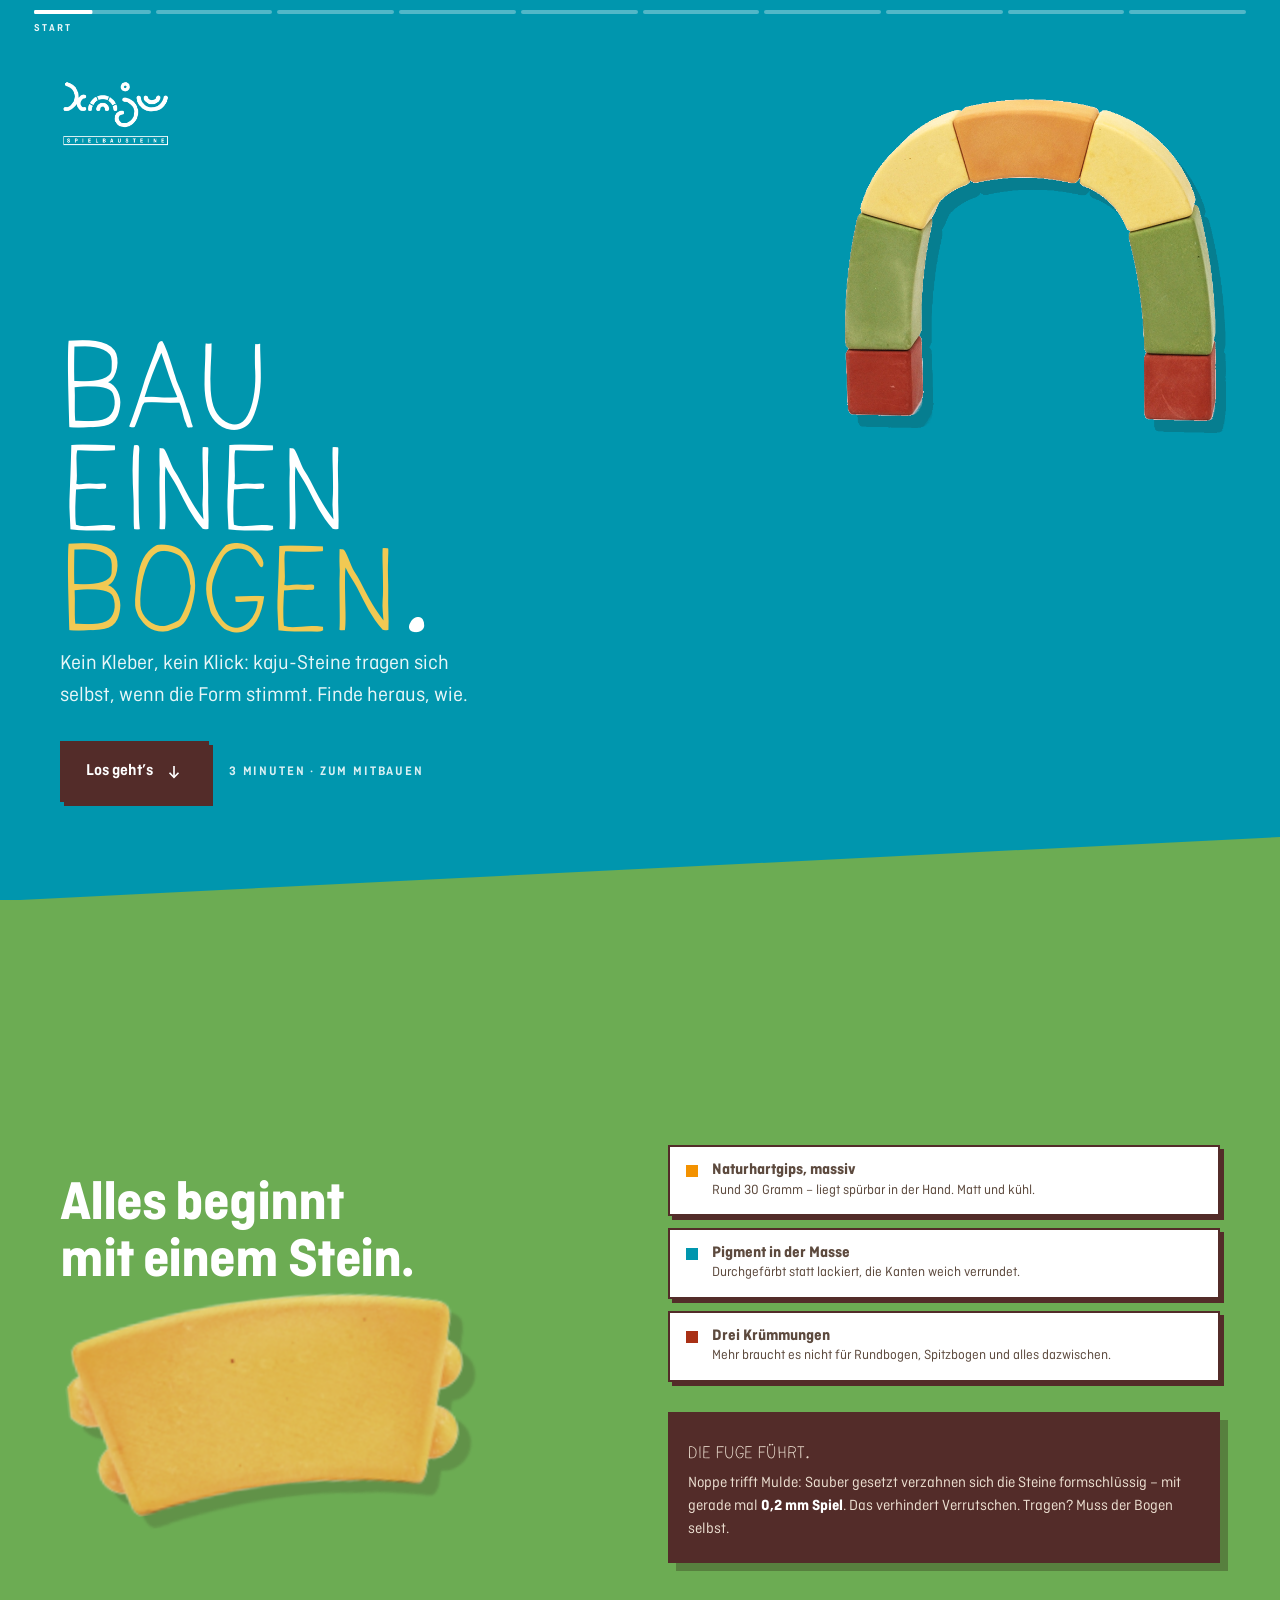
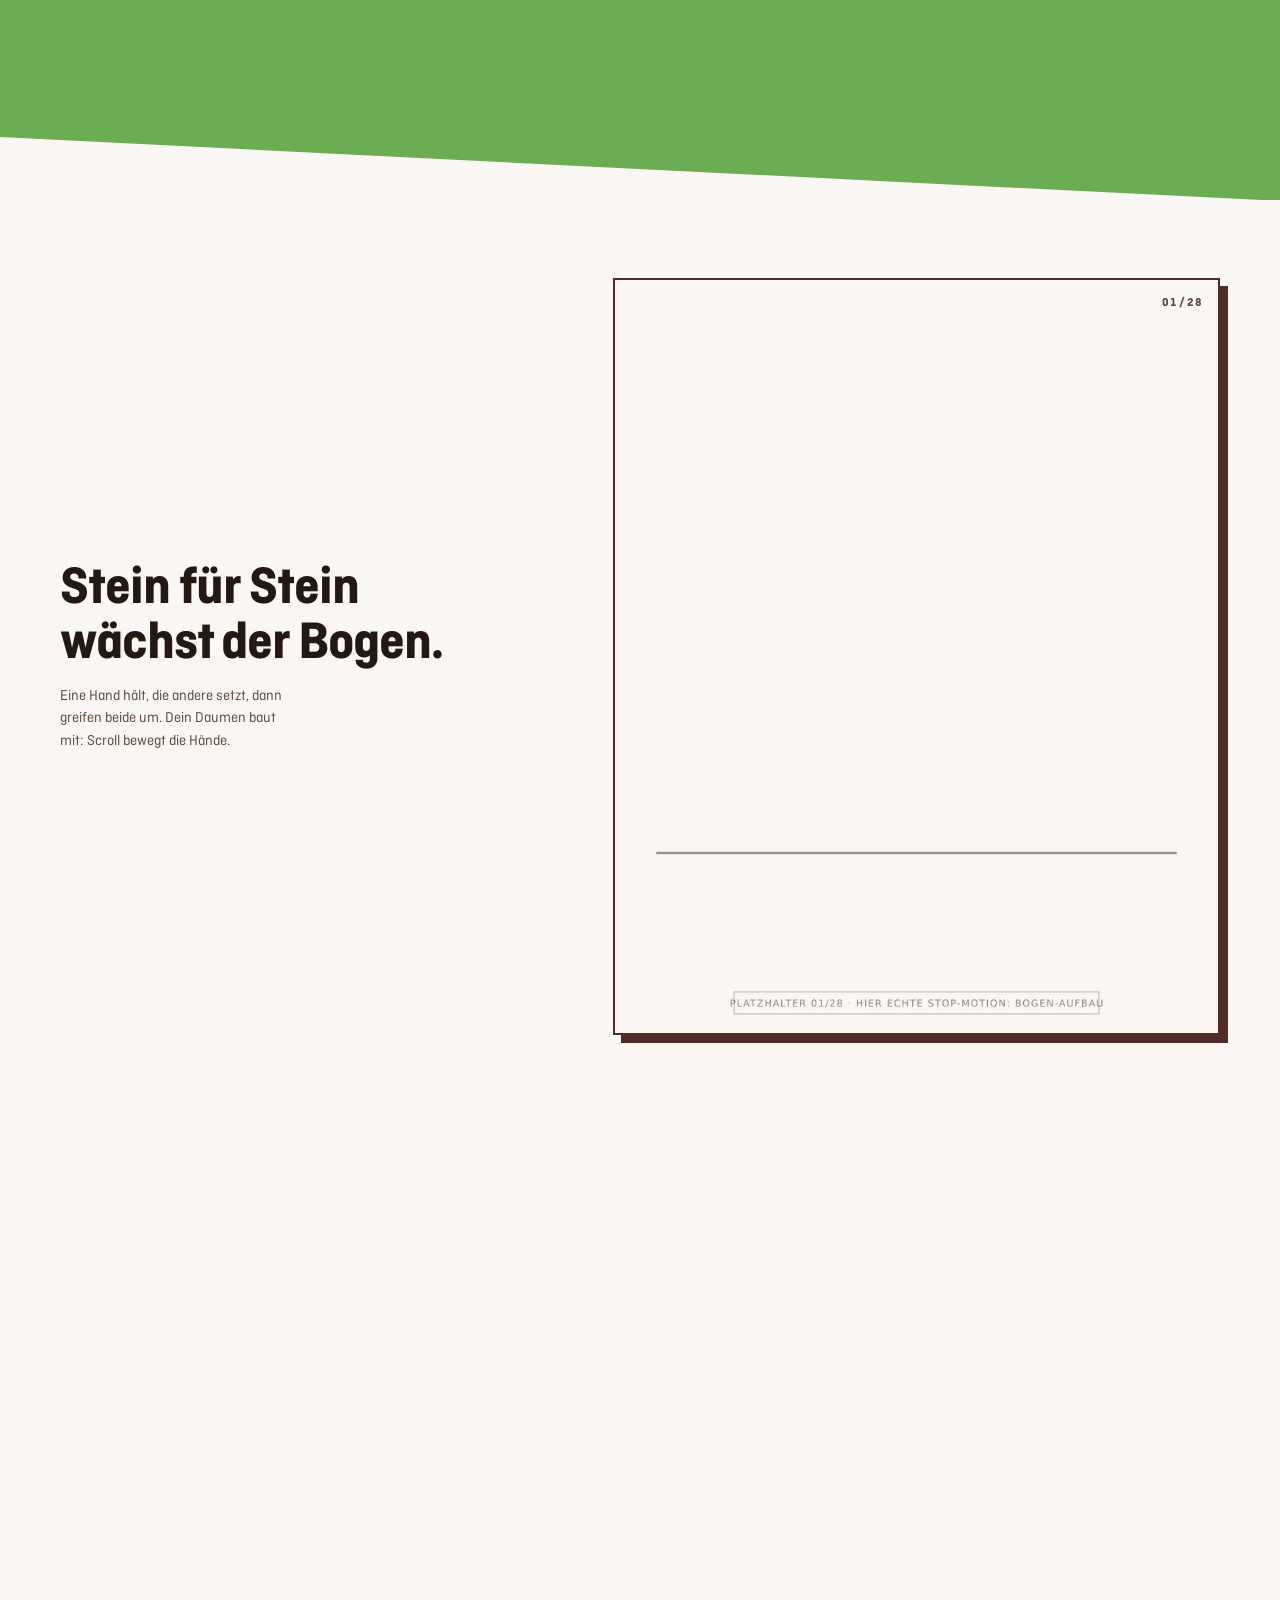
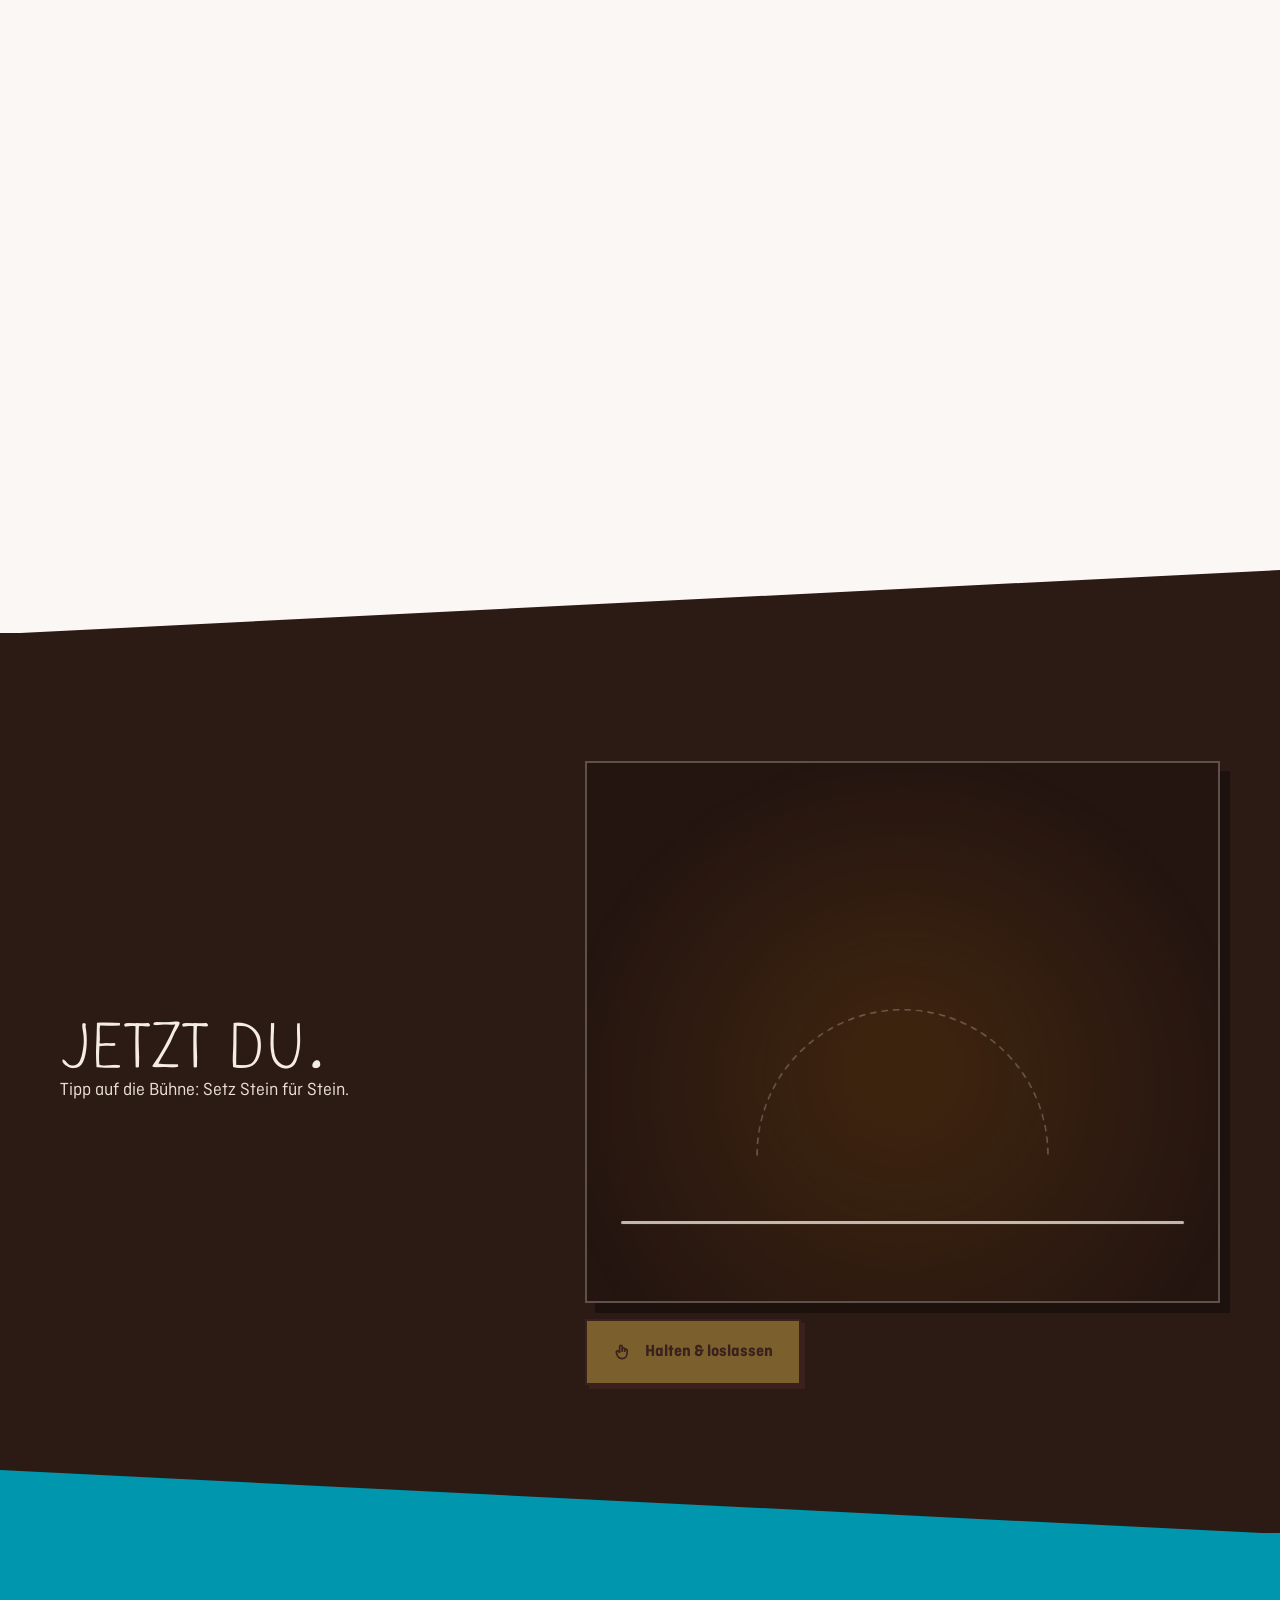
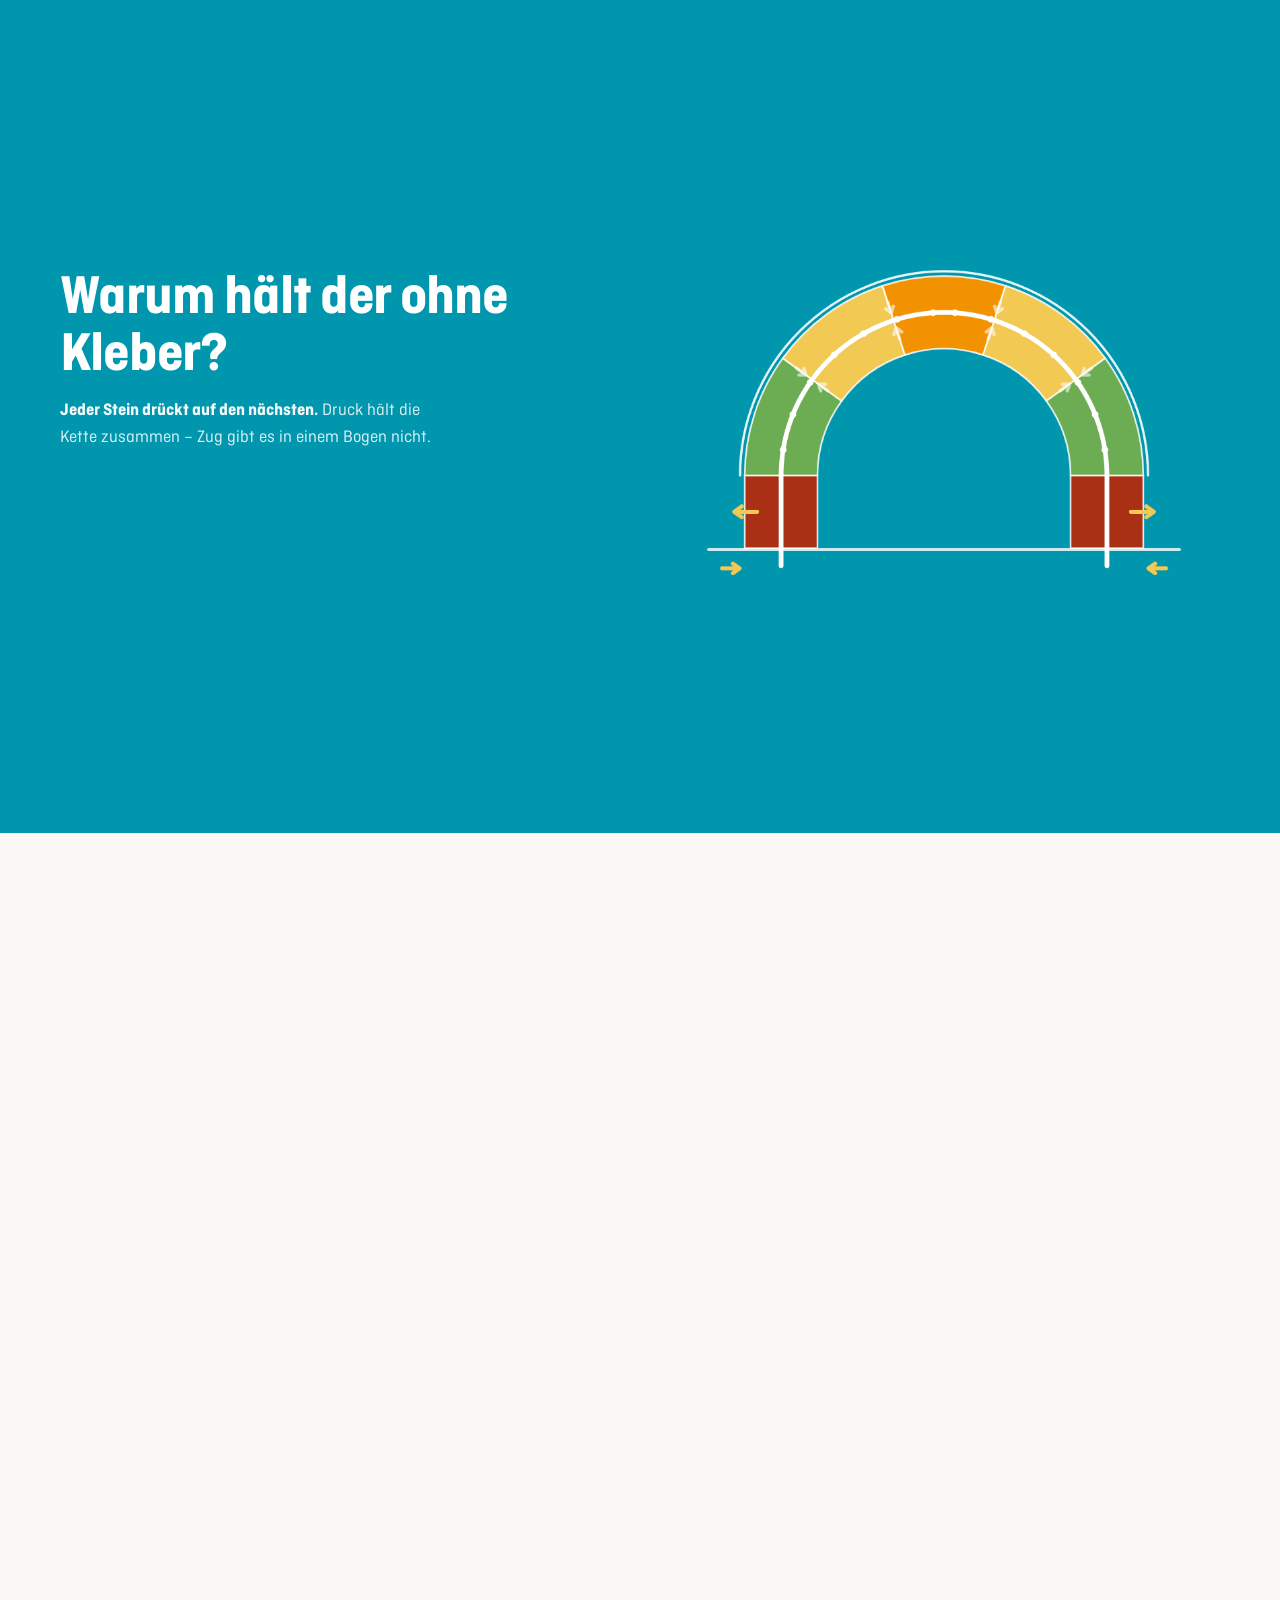
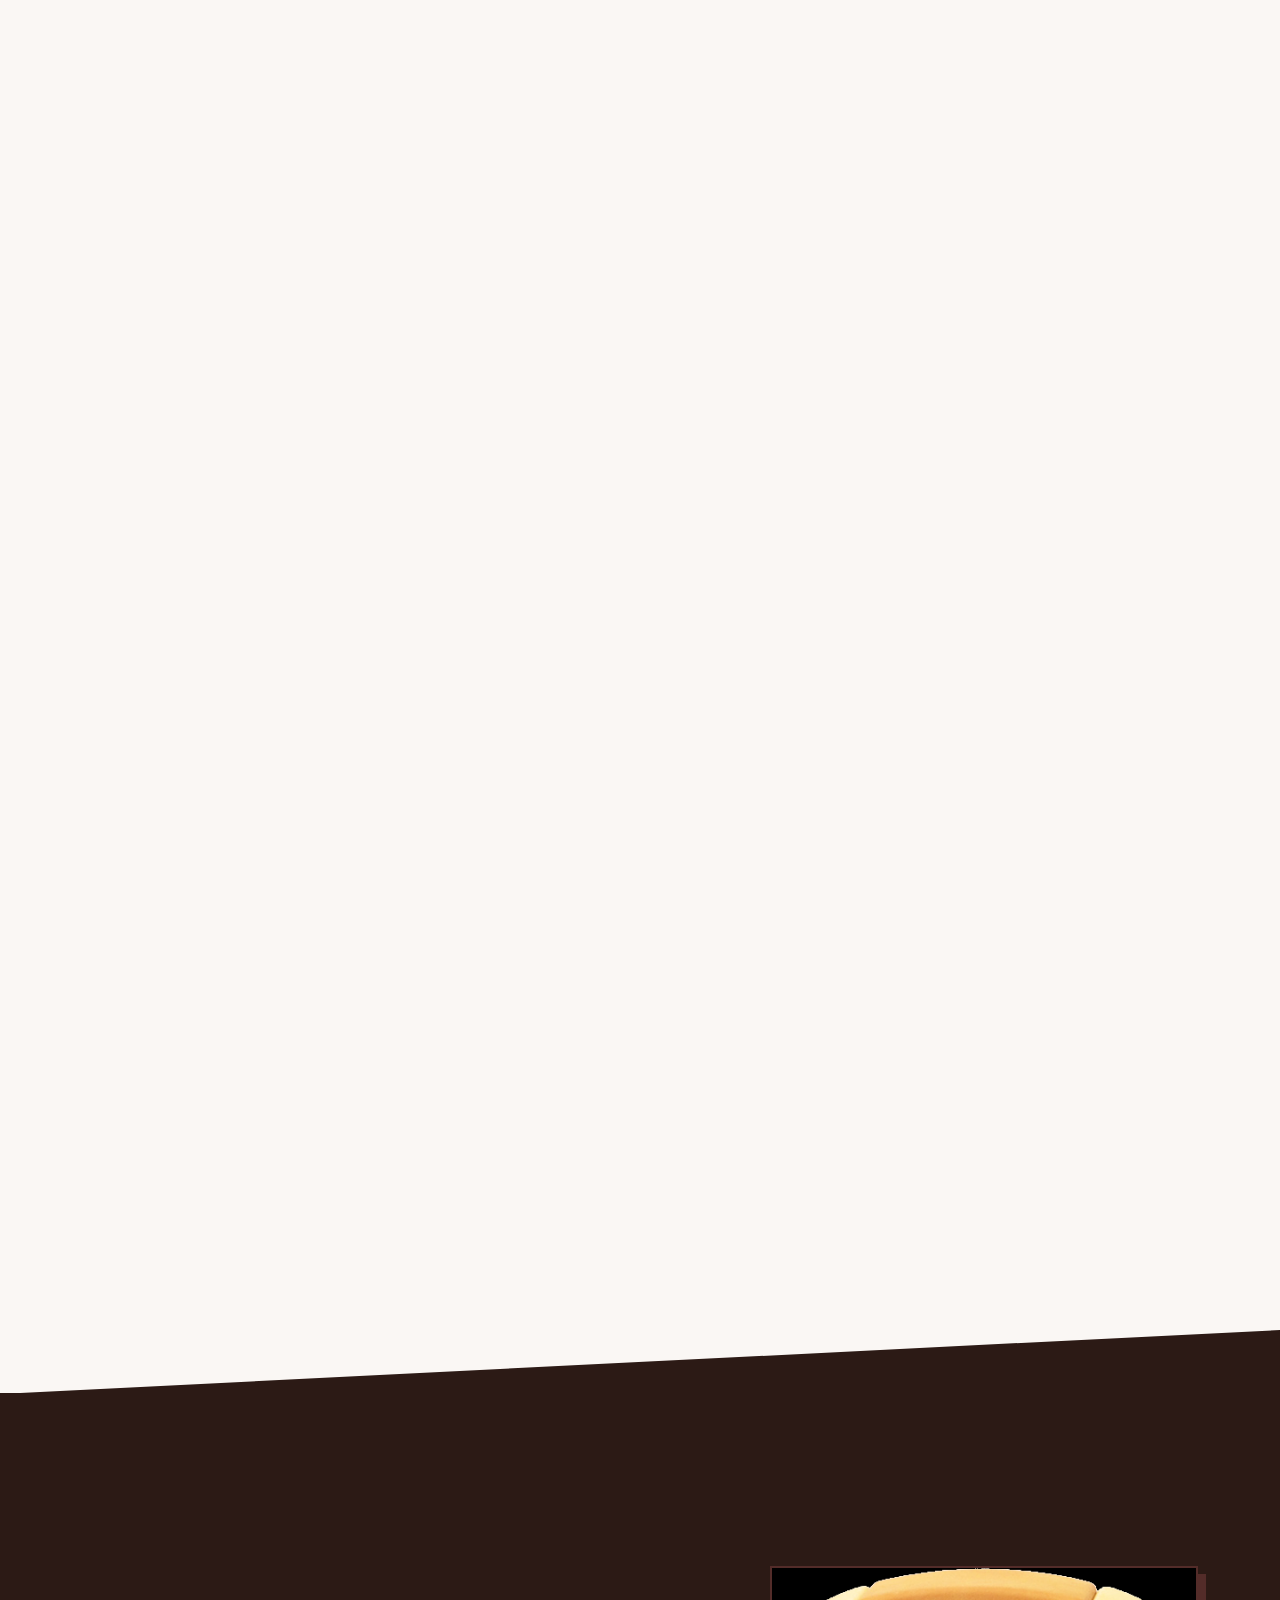
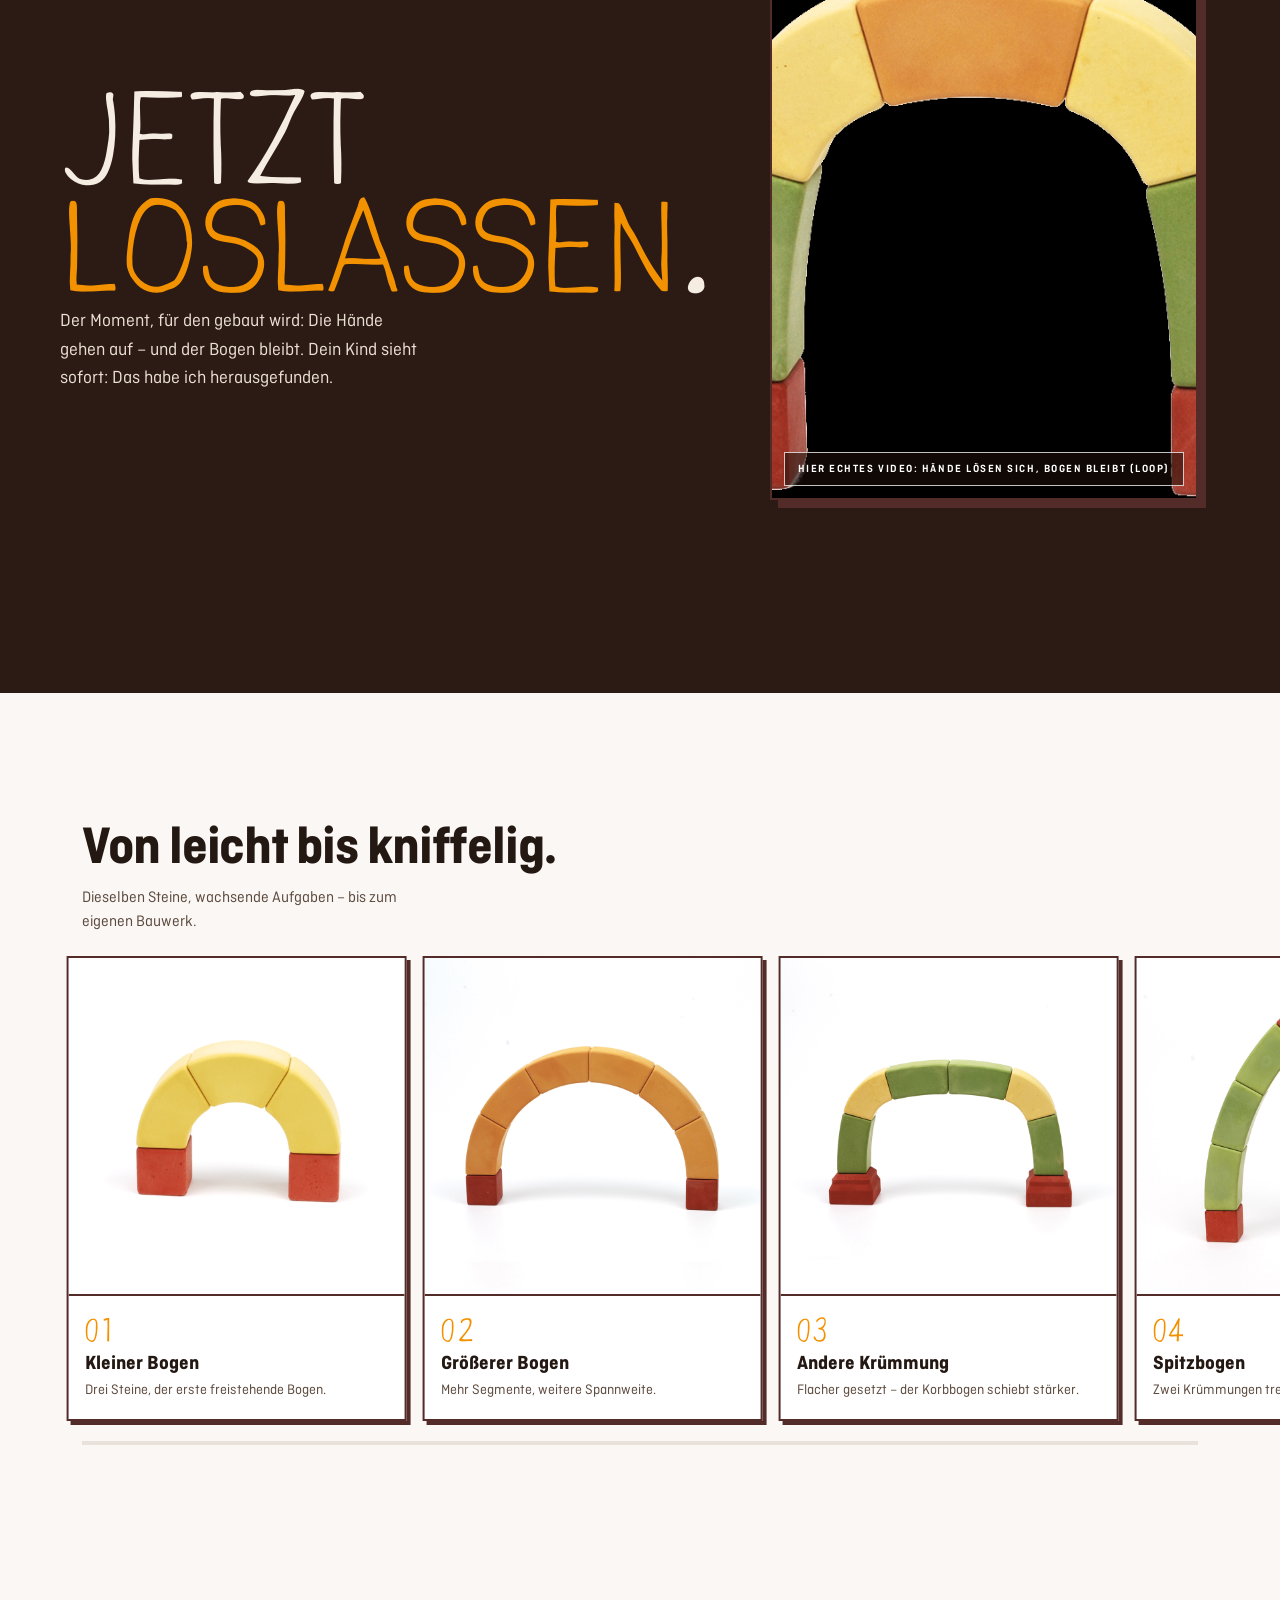
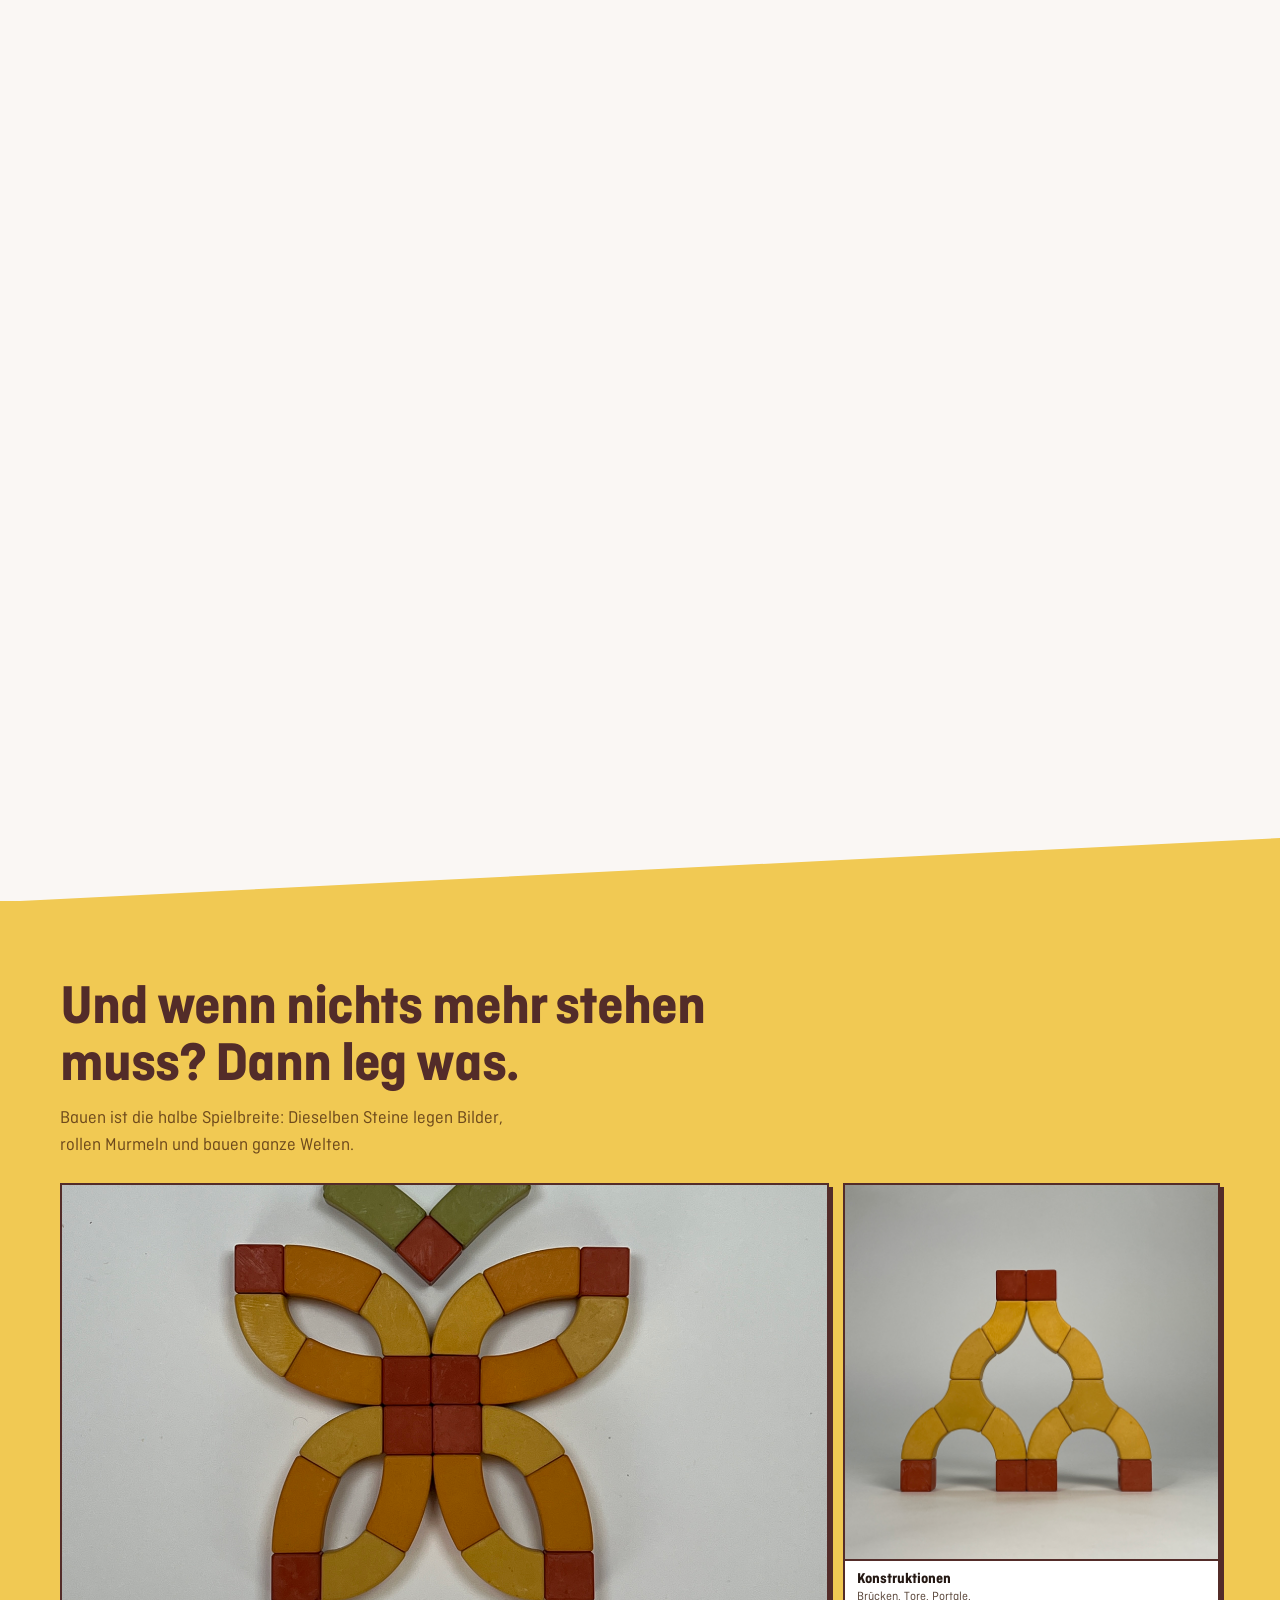
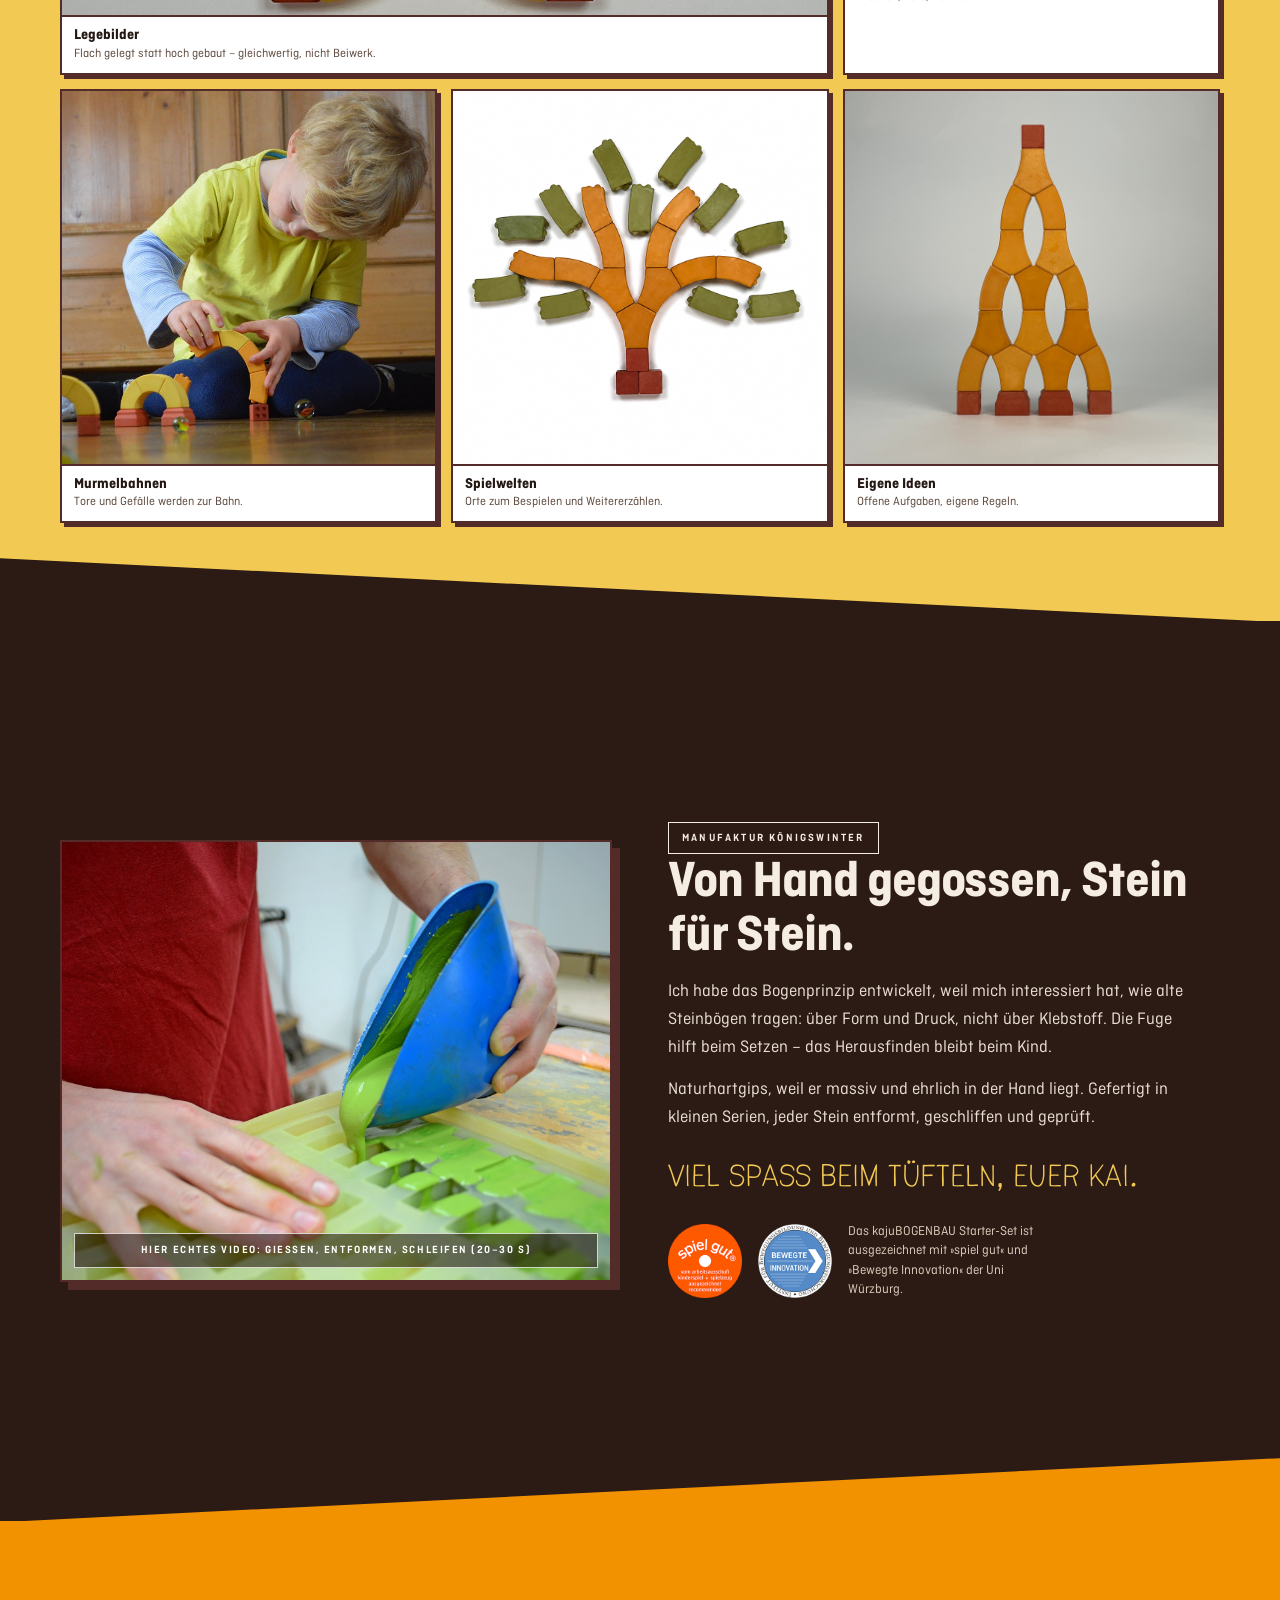
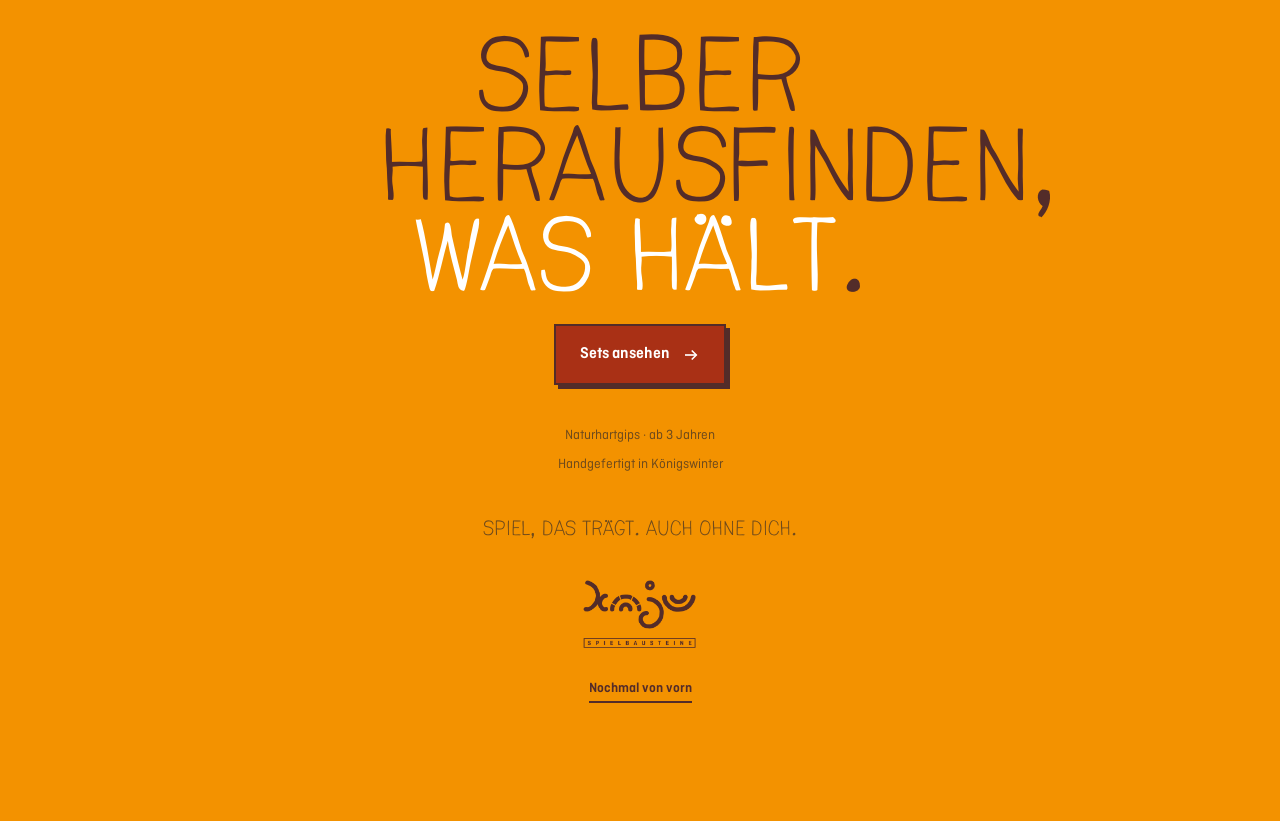
==== kaju-erlebnis-nacht/index.html @ fdac5e0a "feat: kaju-erlebnis-nacht immersive scroll prototype Mobile-first Erlebnis-Seite für kajuSPIELBAUSTE" ====
<!doctype html>
<html lang="de" class="no-js" data-bar="light">
<head>
<meta charset="utf-8">
<meta name="viewport" content="width=device-width, initial-scale=1, viewport-fit=cover">
<title>kaju · Bau einen Bogen</title>
<meta name="description" content="Erlebe das kaju-Bausystem: Wie aus einzelnen Naturhartgips-Steinen ein Bogen wird, der von allein trägt.">
<link rel="stylesheet" href="css/erlebnis.css">
</head>
<body>

<!-- STORY BAR · app chapter indicator -->
<nav class="storybar" aria-label="Kapitel">
  <div class="storybar__segs" id="segs"></div>
  <span class="storybar__label" id="seglabel">Start</span>
</nav>

<main id="app">

<!-- ============ CH 0 · COVER ============ -->
<section class="chapter cover ch--tuerkis" id="k0" data-bar="light" data-title="Start">
  <div class="chapter__inner">
    <img class="cover__logo blk" src="assets/kaju_logo_white.png" alt="kaju SPIELBAUSTEINE">
    <img class="cover__arch" id="cover-arch" src="assets/arch-clean.png" alt="Ein freistehender Bogen aus kaju-Steinen" aria-hidden="true">
    <h1 class="savu blk">Bau einen <span class="h1-hold">Bogen</span>.</h1>
    <p class="cover__sub blk">Kein Kleber, kein Klick: kaju-Steine tragen sich selbst, wenn die Form stimmt. Finde heraus, wie.</p>
    <div class="cover__cta blk">
      <a class="btn btn--braun" href="#k1" id="start-btn">Los geht&rsquo;s
        <svg viewBox="0 0 24 24"><line x1="12" y1="4" x2="12" y2="19"/><polyline points="6 13 12 19 18 13"/></svg>
      </a>
      <span class="cover__hint">3 Minuten &middot; zum Mitbauen</span>
    </div>
  </div>
</section>

<!-- ============ CH 1 · DER STEIN ============ -->
<section class="chapter stein ch--gruen cutl" id="k1" data-bar="light" data-title="Der Stein">
  <div class="chapter__inner stein__grid">
    <div>
      <div class="stein__head">
        <h2 class="blk">Alles beginnt mit einem Stein.</h2>
      </div>
      <div class="stein__stage">
        <img class="stein__img" id="stein-img" src="assets/stein-orange.png" alt="Ein einzelner kaju-Bogenbaustein aus orangem Naturhartgips, mit Noppen auf der Fugenfl&auml;che">
      </div>
    </div>
    <div>
      <div class="stein__facts">
        <div class="fact blk"><span class="fact__dot"></span><span><b>Naturhartgips, massiv</b><span>Rund 30 Gramm &ndash; liegt sp&uuml;rbar in der Hand. Matt und k&uuml;hl.</span></span></div>
        <div class="fact blk"><span class="fact__dot"></span><span><b>Pigment in der Masse</b><span>Durchgef&auml;rbt statt lackiert, die Kanten weich verrundet.</span></span></div>
        <div class="fact blk"><span class="fact__dot"></span><span><b>Drei Kr&uuml;mmungen</b><span>Mehr braucht es nicht f&uuml;r Rundbogen, Spitzbogen und alles dazwischen.</span></span></div>
      </div>
      <div class="fuge blk">
        <p class="fuge__title">Die Fuge f&uuml;hrt.</p>
        <p>Noppe trifft Mulde: Sauber gesetzt verzahnen sich die Steine formschl&uuml;ssig &ndash; mit gerade mal <span class="fuge__mm">0,2&nbsp;mm Spiel</span>. Das verhindert Verrutschen. Tragen? Muss der Bogen selbst.</p>
      </div>
    </div>
  </div>
</section>

<!-- ============ CH 2 · DAS WACHSEN · scroll-scrubbed stop motion ============ -->
<section class="chapter wachsen ch--papier cutr" id="k2" data-bar="dark" data-title="Das Wachsen">
  <div class="chapter__inner wachsen__pin">
    <div class="wachsen__grid">
      <div class="wachsen__head">
        <h2>Stein f&uuml;r Stein w&auml;chst der Bogen.</h2>
        <p class="wachsen__foot">Eine Hand h&auml;lt, die andere setzt, dann greifen beide um. Dein Daumen baut mit: Scroll bewegt die H&auml;nde.</p>
      </div>
      <div class="wachsen__frame">
        <canvas class="wachsen__canvas" id="wachsen-canvas" width="820" height="1024" aria-label="Stop-Motion: Ein Bogen w&auml;chst Stein f&uuml;r Stein"></canvas>
        <span class="wachsen__word savu" id="wachsen-word">Halten.</span>
        <span class="wachsen__count" id="wachsen-count">01/28</span>
      </div>
    </div>
  </div>
</section>

<!-- ============ CH 3 · DIE BAUPROBE · interactive ============ -->
<section class="chapter bauprobe ch--dunkel cutl" id="k3" data-bar="light" data-title="Die Bauprobe">
  <div class="chapter__inner bauprobe__grid">
    <div class="bauprobe__head">
      <h2 class="savu blk">Jetzt Du.</h2>
      <p class="bauprobe__task blk" id="bp-task">Tipp auf die B&uuml;hne: Setz Stein f&uuml;r Stein.</p>
    </div>
    <div>
      <div class="bauprobe__stage blk" id="bp-stage">
        <canvas class="bauprobe__canvas" id="bp-canvas" width="820" height="700" aria-label="Interaktive Bauprobe: Bogen setzen, ausrichten, loslassen"></canvas>
        <div class="bauprobe__verdict"><span id="bp-verdict">Tr&auml;gt.</span></div>
      </div>
      <div class="bauprobe__controls">
        <button class="holdbtn" id="bp-hold" disabled>
          <svg viewBox="0 0 24 24" width="20" height="20" fill="none" stroke="currentColor" stroke-width="2"><path d="M8 13V5.5a1.5 1.5 0 0 1 3 0V12m0-1.5v-2a1.5 1.5 0 0 1 3 0V12m0-1v-1a1.5 1.5 0 0 1 3 0v2.5c0 4.5-2.5 7.5-6 7.5-2.7 0-4.3-1.2-5.6-3.4L4 12.7a1.6 1.6 0 0 1 2.7-1.6L8 13"/></svg>
          <span id="bp-hold-label">Halten &amp; loslassen</span>
        </button>
        <button class="bauprobe__reset" id="bp-reset" hidden>Nochmal bauen</button>
      </div>
      <div class="bauprobe__tip" id="bp-tip"></div>
    </div>
  </div>
</section>

<!-- ============ CH 4 · DIE KRAFT · scrubbed force flow ============ -->
<section class="chapter kraft ch--tuerkis cutr" id="k4" data-bar="light" data-title="Die Kraft">
  <div class="chapter__inner kraft__grid">
    <div>
      <h2>Warum h&auml;lt der ohne Kleber?</h2>
      <p class="kraft__cap" id="kraft-cap"><b>Jeder Stein dr&uuml;ckt auf den n&auml;chsten.</b> Druck h&auml;lt die Kette zusammen &ndash; Zug gibt es in einem Bogen nicht.</p>
    </div>
    <div class="kraft__stage">
      <canvas class="kraft__canvas" id="kraft-canvas" width="820" height="760" aria-label="Kraftfluss durch den Bogen: Druck flie&szlig;t durch die Steine in den Boden"></canvas>
    </div>
  </div>
</section>

<!-- ============ CH 5 · LOSLASSEN · video moment ============ -->
<section class="chapter los ch--dunkel cutl" id="k5" data-bar="light" data-title="Loslassen">
  <div class="chapter__inner los__grid">
    <div>
      <h2>Jetzt <em>loslassen</em>.</h2>
      <p class="los__text">Der Moment, f&uuml;r den gebaut wird: Die H&auml;nde gehen auf &ndash; und der Bogen bleibt. Dein Kind sieht sofort: Das habe ich herausgefunden.</p>
    </div>
    <div class="los__media blk">
      <video id="los-video" playsinline muted loop preload="none" poster="assets/arch-clean.png">
        <!-- PLATZHALTER · Slot V1: Loop "Hände lösen sich, Bogen bleibt stehen", 6-10 s, 4:5, s. PLATZHALTER.md -->
      </video>
      <span class="los__ph">Hier echtes Video: H&auml;nde l&ouml;sen sich, Bogen bleibt (Loop)</span>
    </div>
  </div>
</section>

<!-- ============ CH 6 · WACHSENDES KÖNNEN · horizontal scrub ============ -->
<section class="chapter koennen ch--papier cutr" id="k6" data-bar="dark" data-title="Das K&ouml;nnen">
  <div class="koennen__head">
    <h2>Von leicht bis kniffelig.</h2>
    <p class="koennen__sub">Dieselben Steine, wachsende Aufgaben &ndash; bis zum eigenen Bauwerk.</p>
  </div>
  <div class="koennen__viewport" id="koennen-viewport">
    <div class="koennen__track" id="koennen-track">
      <article class="stufe"><div class="stufe__media"><img src="assets/bauplaner-mini-rundbogen-3-gelbe.jpg" alt="Stufe 1: kleiner Bogen aus drei Steinen"></div><div class="stufe__body"><span class="stufe__num savu">01</span><h3 class="stufe__name">Kleiner Bogen</h3><p class="stufe__desc">Drei Steine, der erste freistehende Bogen.</p></div></article>
      <article class="stufe"><div class="stufe__media"><img src="assets/bauplaner-rundbogen-6o.jpg" alt="Stufe 2: gr&ouml;&szlig;erer Rundbogen"></div><div class="stufe__body"><span class="stufe__num savu">02</span><h3 class="stufe__name">Gr&ouml;&szlig;erer Bogen</h3><p class="stufe__desc">Mehr Segmente, weitere Spannweite.</p></div></article>
      <article class="stufe"><div class="stufe__media"><img src="assets/bauplaner-korbbogen.jpg" alt="Stufe 3: Korbbogen mit flacher Kr&uuml;mmung"></div><div class="stufe__body"><span class="stufe__num savu">03</span><h3 class="stufe__name">Andere Kr&uuml;mmung</h3><p class="stufe__desc">Flacher gesetzt &ndash; der Korbbogen schiebt st&auml;rker.</p></div></article>
      <article class="stufe"><div class="stufe__media"><img src="assets/bauplaner-spitzbogenv3.jpg" alt="Stufe 4: Spitzbogen"></div><div class="stufe__body"><span class="stufe__num savu">04</span><h3 class="stufe__name">Spitzbogen</h3><p class="stufe__desc">Zwei Kr&uuml;mmungen treffen sich oben.</p></div></article>
      <article class="stufe"><div class="stufe__media"><img src="assets/bauplaner-doppelbogen.jpg" alt="Stufe 5: Doppelbogen als Arkade"></div><div class="stufe__body"><span class="stufe__num savu">05</span><h3 class="stufe__name">Doppelbogen</h3><p class="stufe__desc">B&ouml;gen reihen sich zur Arkade.</p></div></article>
      <article class="stufe stufe--last"><div class="stufe__media"><img src="assets/bauplaner-kreisportal-mit-stabilisierung.jpg" alt="Stufe 6: freie Konstruktion mit Kreisportal"></div><div class="stufe__body"><span class="stufe__num savu">06</span><h3 class="stufe__name">Freie Konstruktion</h3><p class="stufe__desc">Aus B&ouml;gen wird ein eigenes Bauwerk.</p></div></article>
    </div>
  </div>
  <div class="koennen__progress" aria-hidden="true"><i id="koennen-bar"></i></div>
</section>

<!-- ============ CH 7 · DIE BAUWELT ============ -->
<section class="chapter welt ch--gelb cutl" id="k7" data-bar="dark" data-title="Die Bauwelt">
  <div class="chapter__inner">
    <h2 class="blk">Und wenn nichts mehr stehen muss? Dann leg was.</h2>
    <p class="welt__sub blk">Bauen ist die halbe Spielbreite: Dieselben Steine legen Bilder, rollen Murmeln und bauen ganze Welten.</p>
    <div class="welt__grid">
      <figure class="welt__tile welt__tile--wide blk">
        <img src="assets/bauplaner-schmetterling.jpg" alt="Legebild: Schmetterling aus flach gelegten kaju-Steinen">
        <figcaption>Legebilder<small>Flach gelegt statt hoch gebaut &ndash; gleichwertig, nicht Beiwerk.</small></figcaption>
      </figure>
      <figure class="welt__tile blk">
        <img src="assets/bauplaner-bruecke.jpg" alt="Konstruktion: Br&uuml;cke aus kaju-B&ouml;gen">
        <figcaption>Konstruktionen<small>Br&uuml;cken, Tore, Portale.</small></figcaption>
      </figure>
      <figure class="welt__tile blk">
        <img src="assets/V5-HERO-103_kind-baut-konzentriert.jpg" alt="Kind spielt mit Murmeln an kaju-B&ouml;gen">
        <figcaption>Murmelbahnen<small>Tore und Gef&auml;lle werden zur Bahn.</small></figcaption>
      </figure>
      <figure class="welt__tile blk">
        <img src="assets/bauplaner-baum.jpg" alt="Spielwelt: Baum aus kaju-Steinen">
        <figcaption>Spielwelten<small>Orte zum Bespielen und Weitererz&auml;hlen.</small></figcaption>
      </figure>
      <figure class="welt__tile blk">
        <img src="assets/bauplaner-rakete.jpg" alt="Spielidee: Rakete aus kaju-Steinen">
        <figcaption>Eigene Ideen<small>Offene Aufgaben, eigene Regeln.</small></figcaption>
      </figure>
    </div>
  </div>
</section>

<!-- ============ CH 8 · DIE WERKSTATT ============ -->
<section class="chapter werkstatt ch--dunkel cutr" id="k8" data-bar="light" data-title="Die Werkstatt">
  <div class="chapter__inner werkstatt__grid">
    <div class="werkstatt__media blk">
      <img src="assets/V5-HER-101_gips-in-formen-giessen.jpg" alt="Gr&uuml;ner Naturhartgips wird von Hand in Silikonformen gegossen">
      <span class="los__ph">Hier echtes Video: Gie&szlig;en, Entformen, Schleifen (20&ndash;30 s)</span>
    </div>
    <div>
      <span class="kicker blk">Manufaktur K&ouml;nigswinter</span>
      <h2 class="blk">Von Hand gegossen, Stein f&uuml;r Stein.</h2>
      <p class="blk">Ich habe das Bogenprinzip entwickelt, weil mich interessiert hat, wie alte Steinb&ouml;gen tragen: &uuml;ber Form und Druck, nicht &uuml;ber Klebstoff. Die Fuge hilft beim Setzen &ndash; das Herausfinden bleibt beim Kind.</p>
      <p class="blk">Naturhartgips, weil er massiv und ehrlich in der Hand liegt. Gefertigt in kleinen Serien, jeder Stein entformt, geschliffen und gepr&uuml;ft.</p>
      <p class="werkstatt__sig blk">Viel Spass beim T&uuml;fteln, euer Kai.</p>
      <div class="werkstatt__seals blk">
        <img src="assets/spiel_gut_siegel_200.png" alt="Siegel: spiel gut">
        <img src="assets/bewegte_innovation_siegel_trasparent_200.png" alt="Siegel: Bewegte Innovation der Universit&auml;t W&uuml;rzburg">
        <p>Das kajuBOGENBAU Starter-Set ist ausgezeichnet mit &raquo;spiel gut&laquo; und &raquo;Bewegte Innovation&laquo; der Uni W&uuml;rzburg.</p>
      </div>
    </div>
  </div>
</section>

<!-- ============ CH 9 · FINALE ============ -->
<section class="chapter finale ch--orange cutl" id="k9" data-bar="dark" data-title="Dein Bogen">
  <div class="chapter__inner">
    <h2 class="blk">Selber herausfinden, <em>was h&auml;lt</em>.</h2>
    <div class="finale__cta blk">
      <a class="btn" href="https://www.kaju-spielbausteine.de" target="_blank" rel="noopener">Sets ansehen
        <svg viewBox="0 0 24 24"><line x1="4" y1="12" x2="19" y2="12"/><polyline points="13 6 19 12 13 18"/></svg>
      </a>
    </div>
    <div class="finale__trust blk">
      <span>Naturhartgips &middot; ab 3 Jahren</span>
      <span>Handgefertigt in K&ouml;nigswinter</span>
    </div>
    <p class="finale__tag blk">Spiel, das tr&auml;gt. Auch ohne dich.</p>
    <img class="finale__logo blk" src="assets/kaju_logo_braun.png" alt="kaju SPIELBAUSTEINE">
    <button class="finale__again blk" id="again-btn">Nochmal von vorn</button>
  </div>
</section>

</main>

<script src="vendor/gsap.min.js"></script>
<script src="vendor/ScrollTrigger.min.js"></script>
<script src="js/sequencer.js"></script>
<script src="js/bauprobe.js"></script>
<script src="js/kraft.js"></script>
<script src="js/erlebnis.js"></script>
</body>
</html>
---- kaju-erlebnis-nacht/css/erlebnis.css ----
/* ==========================================================================
   kaju ERLEBNIS · immersive mobile-first chapter experience
   Print-DNA: pigment fields, Savu caps display, 2px brown frames,
   hard block shadows (4px 4px 0), diagonal cuts between chapters.
   ========================================================================== */

/* ---------- fonts ---------- */
@font-face{font-family:"Savu";src:url("../assets/Savu_c.woff2") format("woff2");font-weight:400;font-display:swap}
@font-face{font-family:"Ciutadella";src:url("../assets/Ciutadella_reg.woff2") format("woff2");font-weight:400;font-display:swap}
@font-face{font-family:"Ciutadella";src:url("../assets/Ciutadella_semi_bold.woff2") format("woff2");font-weight:600;font-display:swap}
@font-face{font-family:"Ciutadella";src:url("../assets/Ciutadella_bold.woff2") format("woff2");font-weight:700;font-display:swap}

/* ---------- tokens ---------- */
:root{
  --tuerkis:#0096ae; --tuerkis-deep:#007e93;
  --rot:#a93015; --rot-deep:#8f2812;
  --orange:#f39200; --orange-deep:#d97f00;
  --gelb:#f1c953; --gelb-deep:#e3b83a;
  --gruen:#6cac53; --gruen-deep:#5b9a44;
  --braun:#532c29;
  --dunkel:#2c1a15;            /* stage dark, warm */
  --papier:#faf7f4;
  --tinte:#241813;
  --ink-soft:#5d4a3e;

  --savu:"Savu",system-ui,sans-serif;
  --body:"Ciutadella",system-ui,sans-serif;

  --shadow-block:4px 4px 0 var(--braun);
  --shadow-block-lg:8px 8px 0 var(--braun);
  --frame:2px solid var(--braun);

  --ease-block:cubic-bezier(.34,1.56,.64,1);   /* overshoot: block drops in */
  --ease-smooth:cubic-bezier(.2,.7,.2,1);

  --cut:clamp(30px,8vw,64px);                  /* diagonal chapter cut */
  --bar-h:52px;                                /* story bar zone */
  --gutter:clamp(20px,5.5vw,34px);
}

/* ---------- reset / base ---------- */
*{box-sizing:border-box;margin:0;padding:0}
html{-webkit-text-size-adjust:100%;scroll-behavior:smooth}
body{
  font-family:var(--body);color:var(--tinte);background:var(--papier);
  line-height:1.5;-webkit-font-smoothing:antialiased;
  overflow-x:clip;
}
img{display:block;max-width:100%}
a{color:inherit;text-decoration:none}
button{font:inherit;color:inherit;background:none;border:0;cursor:pointer}
:focus-visible{outline:3px solid var(--tuerkis);outline-offset:3px}
.visually-hidden{position:absolute;width:1px;height:1px;overflow:hidden;clip:rect(0 0 0 0);white-space:nowrap}

/* ---------- type utilities ---------- */
.savu{font-family:var(--savu);font-weight:400;text-transform:uppercase;line-height:.92;letter-spacing:.01em}
.kicker{
  display:inline-block;border:1.5px solid currentColor;padding:7px 13px 6px;
  font-weight:600;font-size:11px;letter-spacing:.2em;text-transform:uppercase;
}
.lead{font-size:clamp(16.5px,4.4vw,19px);line-height:1.55;max-width:34ch}

/* ---------- the signature block button ---------- */
.btn{
  display:inline-flex;align-items:center;gap:12px;white-space:nowrap;
  background:var(--rot);color:#fff;font-weight:600;font-size:16.5px;
  padding:16px 24px;border:var(--frame);box-shadow:var(--shadow-block);
  transition:transform .18s var(--ease-smooth),box-shadow .18s var(--ease-smooth),background .18s;
  user-select:none;-webkit-user-select:none;touch-action:manipulation;
}
.btn:hover{background:var(--rot-deep)}
.btn:active{transform:translate(4px,4px);box-shadow:0 0 0 var(--braun)}
.btn--braun{background:var(--braun)}
.btn--braun:hover{background:#42221f}
.btn--ghost{background:transparent;color:inherit;box-shadow:none;border:2px solid currentColor}
.btn--ghost:active{transform:translate(2px,2px)}
.btn svg{width:18px;height:18px;stroke:currentColor;stroke-width:2.2;fill:none;flex:none}

/* ==========================================================================
   STORY BAR (app chapter indicator)
   ========================================================================== */
.storybar{
  position:fixed;top:0;left:0;right:0;z-index:60;
  padding:10px var(--gutter) 8px;
  display:flex;flex-direction:column;gap:7px;
  pointer-events:none;
  transition:opacity .3s;
}
.storybar__segs{display:flex;gap:5px}
.storybar__seg{
  position:relative;flex:1;height:4px;border-radius:2px;
  background:var(--seg-bg,rgba(255,255,255,.34));
  pointer-events:auto;padding:0;
  transition:background .35s;
}
.storybar__seg::after{ /* bigger touch target */
  content:"";position:absolute;inset:-12px -3px;
}
.storybar__fill{
  position:absolute;inset:0;border-radius:2px;background:var(--seg-fg,#fff);
  transform:scaleX(0);transform-origin:left center;
  transition:background .35s;
}
.storybar__label{
  align-self:flex-start;
  font-weight:600;font-size:10.5px;letter-spacing:.19em;text-transform:uppercase;
  color:var(--seg-fg,#fff);opacity:.92;transition:color .35s;
  pointer-events:auto;
}
/* theme flips per chapter via html[data-bar] */
html[data-bar="dark"] .storybar{--seg-bg:rgba(83,44,41,.22);--seg-fg:var(--braun)}
html[data-bar="light"] .storybar{--seg-bg:rgba(255,255,255,.32);--seg-fg:#fff}

/* ==========================================================================
   CHAPTER SCAFFOLD
   ========================================================================== */
.chapter{
  position:relative;
  min-height:100dvh;
  display:flex;flex-direction:column;justify-content:center;
  padding:calc(var(--bar-h) + 26px) var(--gutter) calc(var(--cut) + 34px);
}
.chapter__inner{width:100%;max-width:1160px;margin:0 auto}

/* pigment themes */
.ch--tuerkis{background:var(--tuerkis);color:#fff}
.ch--gruen{background:var(--gruen);color:#fff}
.ch--gelb{background:var(--gelb);color:var(--braun)}
.ch--orange{background:var(--orange);color:var(--braun)}
.ch--papier{background:var(--papier);color:var(--tinte)}
.ch--dunkel{background:var(--dunkel);color:#f5ece2}

/* diagonal cut: triangle flap on top of the chapter, inherits its bg */
.cutl::before,.cutr::before{
  content:"";position:absolute;bottom:calc(100% - 1px);left:0;right:0;height:var(--cut);
  background:inherit;pointer-events:none;z-index:2;
}
.cutl::before{clip-path:polygon(0 100%,100% 0,100% 100%)}
.cutr::before{clip-path:polygon(0 0,0 100%,100% 100%)}

/* ==========================================================================
   REVEAL / MOTION PRIMITIVES  (blocks drop into place)
   ========================================================================== */
.blk{opacity:0;transform:translateY(34px)}
html.no-js .blk,html[data-reduced] .blk{opacity:1;transform:none}
/* shadowed elements grow their block shadow while dropping (JS-driven) */

/* ==========================================================================
   CH 0 · COVER
   ========================================================================== */
.cover{justify-content:flex-end;overflow:clip}
.cover .chapter__inner{display:flex;flex-direction:column;min-height:calc(100dvh - var(--bar-h) - var(--cut) - 60px)}
.cover__logo{width:112px;margin-bottom:auto}
.cover__arch{
  position:absolute;right:-4%;top:14%;width:min(58vw,400px);
  filter:drop-shadow(10px 12px 0 rgba(35,15,10,.18));
}
.cover h1{font-size:clamp(58px,17.5vw,150px);color:#fff}
.cover h1 .h1-hold{color:var(--gelb)}
.cover__sub{margin-top:18px;font-size:clamp(17px,4.6vw,21px);line-height:1.5;max-width:30ch;color:#e7f6f8}
.cover__cta{margin-top:30px;display:flex;align-items:center;gap:20px}
.cover__hint{font-weight:600;font-size:13px;letter-spacing:.14em;text-transform:uppercase;opacity:.85}

/* ==========================================================================
   CH 1 · DER STEIN
   ========================================================================== */
.stein__stage{position:relative;margin:8px auto 0;width:min(78vw,420px)}
.stein__img{width:100%;filter:drop-shadow(12px 14px 0 rgba(35,15,10,.16));transform-origin:50% 60%}
.stein__facts{margin-top:26px;display:grid;gap:12px}
.fact{
  display:flex;gap:14px;align-items:flex-start;
  background:#fff;color:var(--tinte);border:var(--frame);box-shadow:var(--shadow-block);
  padding:14px 16px;
}
.fact b{display:block;font-size:16px;line-height:1.2}
.fact span{font-size:14px;color:var(--ink-soft);line-height:1.4}
.fact__dot{width:12px;height:12px;flex:none;margin-top:4px;background:var(--orange)}
.fact:nth-child(2) .fact__dot{background:var(--tuerkis)}
.fact:nth-child(3) .fact__dot{background:var(--rot)}
.stein h2{font-size:clamp(30px,8.4vw,56px);font-weight:700;letter-spacing:-.02em;line-height:1.02;text-wrap:balance;max-width:18ch}

/* fuge detail strip */
.fuge{
  margin-top:30px;background:var(--braun);color:#f5ece2;border:0;
  padding:20px 20px 22px;box-shadow:8px 8px 0 rgba(35,15,10,.28);
}
.fuge__title{font-family:var(--savu);text-transform:uppercase;font-size:clamp(20px,5.4vw,26px);color:var(--gelb)}
.fuge p{margin-top:8px;font-size:15.5px;line-height:1.5;color:#eaddcf}
.fuge__mm{font-weight:700;color:#fff;white-space:nowrap}

/* ==========================================================================
   CH 2 · DAS WACHSEN  (scroll-scrubbed stop motion)
   ========================================================================== */
.wachsen__pin{position:relative}
.wachsen h2{font-size:clamp(30px,8.4vw,54px);font-weight:700;letter-spacing:-.02em;line-height:1.02;max-width:14ch}
.wachsen__frame{
  position:relative;margin-top:16px;
  border:var(--frame);box-shadow:var(--shadow-block-lg);
  background:var(--papier);overflow:hidden;
}
.wachsen__canvas{display:block;width:100%;height:auto}
.wachsen__word{
  position:absolute;left:14px;top:12px;
  font-family:var(--savu);text-transform:uppercase;
  font-size:clamp(26px,7.4vw,44px);color:var(--braun);
  opacity:0;transform:translateY(10px);
}
.wachsen__count{
  position:absolute;right:14px;top:14px;
  font-weight:700;font-size:12px;letter-spacing:.14em;color:var(--ink-soft);
  font-variant-numeric:tabular-nums;
}
.wachsen__foot{margin-top:14px;font-size:15px;color:var(--ink-soft);max-width:38ch}

/* ==========================================================================
   CH 3 · DIE BAUPROBE  (interactive canvas)
   ========================================================================== */
.bauprobe{--seg:#f5ece2}
.bauprobe h2{font-size:clamp(34px,9.2vw,58px)}
.bauprobe__head{display:flex;flex-direction:column;gap:10px}
.bauprobe__task{font-size:clamp(16px,4.4vw,18.5px);line-height:1.5;color:#eadfd2;max-width:34ch;min-height:3em}
.bauprobe__stage{
  position:relative;margin-top:14px;
  border:2px solid rgba(245,236,226,.28);
  background:#241511;
  box-shadow:10px 10px 0 rgba(0,0,0,.35);
  touch-action:none;                    /* full pointer control on canvas */
  overflow:hidden;
}
.bauprobe__canvas{display:block;width:100%;height:auto}
.bauprobe__verdict{
  position:absolute;inset:0;display:flex;align-items:center;justify-content:center;
  pointer-events:none;
}
.bauprobe__verdict span{
  font-family:var(--savu);text-transform:uppercase;
  font-size:clamp(44px,13vw,92px);color:#fff;
  opacity:0;transform:translateY(16px) scale(.96);
  text-shadow:5px 5px 0 rgba(0,0,0,.35);
}
.bauprobe__controls{margin-top:16px;display:flex;flex-wrap:wrap;gap:12px;align-items:center}
.holdbtn{
  position:relative;display:inline-flex;align-items:center;gap:12px;
  background:var(--gelb);color:var(--braun);font-weight:700;font-size:17px;
  padding:18px 26px;border:var(--frame);box-shadow:var(--shadow-block);
  user-select:none;-webkit-user-select:none;touch-action:none;
  transition:transform .15s var(--ease-smooth),box-shadow .15s var(--ease-smooth),background .2s;
}
.holdbtn.is-holding{transform:translate(4px,4px);box-shadow:0 0 0 var(--braun);background:var(--gelb-deep)}
.holdbtn[disabled]{opacity:.4}
.bauprobe__reset{font-weight:600;font-size:14.5px;border-bottom:2px solid currentColor;padding-bottom:2px;opacity:.85}
.bauprobe__reset:hover{opacity:1}
.bauprobe__tip{
  margin-top:16px;background:rgba(245,236,226,.08);border:1.5px solid rgba(245,236,226,.25);
  padding:13px 15px;font-size:14.5px;line-height:1.5;color:#e6d9c9;max-width:46ch;
  display:none;
}
.bauprobe__tip.is-on{display:block}
.bauprobe__tip b{color:#fff}

/* ==========================================================================
   CH 4 · KRAFT  (why it stands - scrubbed force flow)
   ========================================================================== */
.kraft h2{font-size:clamp(32px,8.8vw,56px);font-weight:700;letter-spacing:-.02em;line-height:1.02;max-width:24ch}
.kraft__stage{position:relative;margin-top:18px}
.kraft__canvas{display:block;width:100%;height:auto}
.kraft__cap{margin-top:14px;font-size:clamp(15.5px,4.2vw,17.5px);line-height:1.55;color:#e7f6f8;max-width:38ch;min-height:4.6em}
.kraft__cap b{color:#fff}

/* ==========================================================================
   CH 5 · LOSLASSEN  (video moment)
   ========================================================================== */
.los h2{font-family:var(--savu);font-weight:400;text-transform:uppercase;font-size:clamp(52px,15vw,120px);line-height:.9;color:#f5ece2}
.los h2 em{font-style:normal;color:var(--orange)}
.los__media{
  position:relative;margin-top:24px;border:var(--frame);
  box-shadow:var(--shadow-block-lg);background:#000;overflow:hidden;aspect-ratio:4/5;
}
.los__media video,.los__media img{width:100%;height:100%;object-fit:cover}
.los__ph{
  position:absolute;left:12px;bottom:12px;right:12px;
  border:1.5px solid rgba(255,255,255,.75);color:#fff;background:rgba(30,15,10,.55);
  font-weight:600;font-size:11px;letter-spacing:.14em;text-transform:uppercase;
  padding:8px 10px;text-align:center;
}
.los__text{margin-top:18px;font-size:clamp(16px,4.4vw,18.5px);line-height:1.55;color:#eadfd2;max-width:36ch}

/* ==========================================================================
   CH 6 · WACHSENDES KÖNNEN  (horizontal scrub through 6 stages)
   ========================================================================== */
.koennen{padding-left:0;padding-right:0;overflow:clip}
.koennen__head{padding:0 var(--gutter)}
.koennen h2{font-size:clamp(30px,8.4vw,54px);font-weight:700;letter-spacing:-.02em;line-height:1.02;max-width:16ch}
.koennen__sub{margin-top:10px;font-size:16px;color:var(--ink-soft);max-width:36ch}
.koennen__viewport{margin-top:22px}
.koennen__track{display:flex;gap:16px;padding:0 var(--gutter);width:max-content}
.stufe{
  width:min(74vw,340px);flex:none;background:#fff;border:var(--frame);
  box-shadow:var(--shadow-block);overflow:hidden;
}
.stufe__media{aspect-ratio:1;background:#eee;overflow:hidden}
.stufe__media img{width:100%;height:100%;object-fit:cover}
.stufe__body{padding:16px 16px 18px;border-top:var(--frame)}
.stufe__num{font-family:var(--savu);font-size:30px;color:var(--orange);line-height:1}
.stufe--last .stufe__num{color:var(--rot)}
.stufe__name{font-weight:700;font-size:20px;margin-top:4px;line-height:1.05}
.stufe__desc{font-size:14.5px;color:var(--ink-soft);margin-top:6px;line-height:1.45}
.koennen__progress{
  margin:20px var(--gutter) 0;height:4px;background:#e8e2da;position:relative;
}
.koennen__progress i{position:absolute;inset:0;background:var(--orange);transform-origin:left;transform:scaleX(0)}

/* ==========================================================================
   CH 7 · BAUWELT  (yellow field, equal play modes)
   ========================================================================== */
.welt h2{font-size:clamp(32px,8.8vw,56px);font-weight:700;letter-spacing:-.02em;line-height:1.02;max-width:22ch}
.welt__sub{margin-top:12px;font-size:clamp(16px,4.4vw,18px);line-height:1.5;color:#6e4a1c;max-width:36ch}
.welt__grid{margin-top:24px;display:grid;gap:14px;grid-template-columns:repeat(2,1fr)}
.welt__tile{
  position:relative;background:#fff;border:var(--frame);box-shadow:var(--shadow-block);overflow:hidden;
}
.welt__tile img{aspect-ratio:1;width:100%;object-fit:cover}
.welt__tile figcaption{
  padding:10px 12px 12px;border-top:var(--frame);
  font-weight:700;font-size:15px;line-height:1.1;color:var(--tinte);background:#fff;
}
.welt__tile figcaption small{display:block;font-weight:400;font-size:12.5px;color:var(--ink-soft);margin-top:3px}
.welt__tile--wide{grid-column:span 2}
.welt__tile--wide img{aspect-ratio:16/9}

/* ==========================================================================
   CH 8 · WERKSTATT
   ========================================================================== */
.werkstatt__media{
  position:relative;border:var(--frame);box-shadow:var(--shadow-block-lg);overflow:hidden;aspect-ratio:5/4;background:#000;
}
.werkstatt__media img,.werkstatt__media video{width:100%;height:100%;object-fit:cover}
.werkstatt h2{margin-top:26px;font-size:clamp(30px,8.4vw,52px);font-weight:700;letter-spacing:-.02em;line-height:1.05;max-width:20ch}
.werkstatt p{margin-top:14px;font-size:clamp(15.5px,4.2vw,17.5px);line-height:1.6;color:#eadfd2;max-width:52ch}
.werkstatt p.werkstatt__sig{font-family:var(--savu);text-transform:uppercase;font-size:clamp(21px,5.6vw,28px);color:var(--gelb);margin-top:20px}
.werkstatt__seals{margin-top:26px;display:flex;gap:16px;align-items:center}
.werkstatt__seals img{width:74px;height:auto;flex:none}
.werkstatt__seals p{font-size:13.5px;line-height:1.45;color:#d9c9b8;margin:0;max-width:30ch}

/* ==========================================================================
   CH 9 · FINALE
   ========================================================================== */
.finale{text-align:center}
.finale h2{font-family:var(--savu);font-weight:400;text-transform:uppercase;font-size:clamp(40px,11.5vw,96px);line-height:.94;max-width:12ch;margin:0 auto}
.finale h2 em{font-style:normal;color:#fff}
.finale__cta{margin-top:34px;display:flex;flex-direction:column;align-items:center;gap:18px}
.finale__trust{margin-top:40px;display:flex;flex-direction:column;gap:8px;font-size:14px;color:#6e4a1c}
.finale__tag{font-family:var(--savu);text-transform:uppercase;font-size:clamp(15px,4vw,19px);color:#6e4a1c;margin-top:38px}
.finale__logo{width:120px;margin:34px auto 0}
.finale__again{margin-top:26px;font-weight:600;font-size:14px;border-bottom:2px solid currentColor;padding-bottom:2px;opacity:.8}
.finale__again:hover{opacity:1}

/* ==========================================================================
   DESKTOP ENRICHMENT
   ========================================================================== */
@media(min-width:900px){
  .chapter{padding-left:48px;padding-right:48px}
  .cover h1{font-size:clamp(80px,8.6vw,132px);max-width:10ch;position:relative;z-index:1}
  .cover__arch{right:5%;top:11%;width:min(29vw,450px)}
  .cover__sub{max-width:38ch}

  .stein__grid{display:grid;grid-template-columns:1fr 1fr;gap:56px;align-items:center}
  .stein__stage{margin:0}
  .stein__facts{margin-top:28px}

  .wachsen__grid{display:grid;grid-template-columns:.9fr 1.1fr;gap:56px;align-items:center}
  .wachsen__frame{margin-top:0}
  .wachsen__foot{max-width:30ch}

  .bauprobe__grid{display:grid;grid-template-columns:.85fr 1.15fr;gap:56px;align-items:center}
  .bauprobe__stage{margin-top:0}

  .kraft__grid{display:grid;grid-template-columns:1fr 1fr;gap:56px;align-items:center}
  .kraft__stage{margin-top:0}

  .los__grid{display:grid;grid-template-columns:1.05fr .95fr;gap:56px;align-items:center}
  .los__media{margin-top:0;aspect-ratio:4/5;max-height:74vh}

  .stufe{width:340px}

  .welt__grid{grid-template-columns:repeat(3,1fr)}
  .welt__tile--wide{grid-column:span 2}
  .welt__sub{max-width:46ch}

  .werkstatt__grid{display:grid;grid-template-columns:1fr 1fr;gap:56px;align-items:center}
  .werkstatt h2{margin-top:0}
}

/* ==========================================================================
   REDUCED MOTION
   ========================================================================== */
@media(prefers-reduced-motion:reduce){
  html{scroll-behavior:auto}
  *,*::before,*::after{transition:none!important;animation:none!important}
}
html[data-reduced] .koennen__viewport{overflow-x:auto;-webkit-overflow-scrolling:touch}
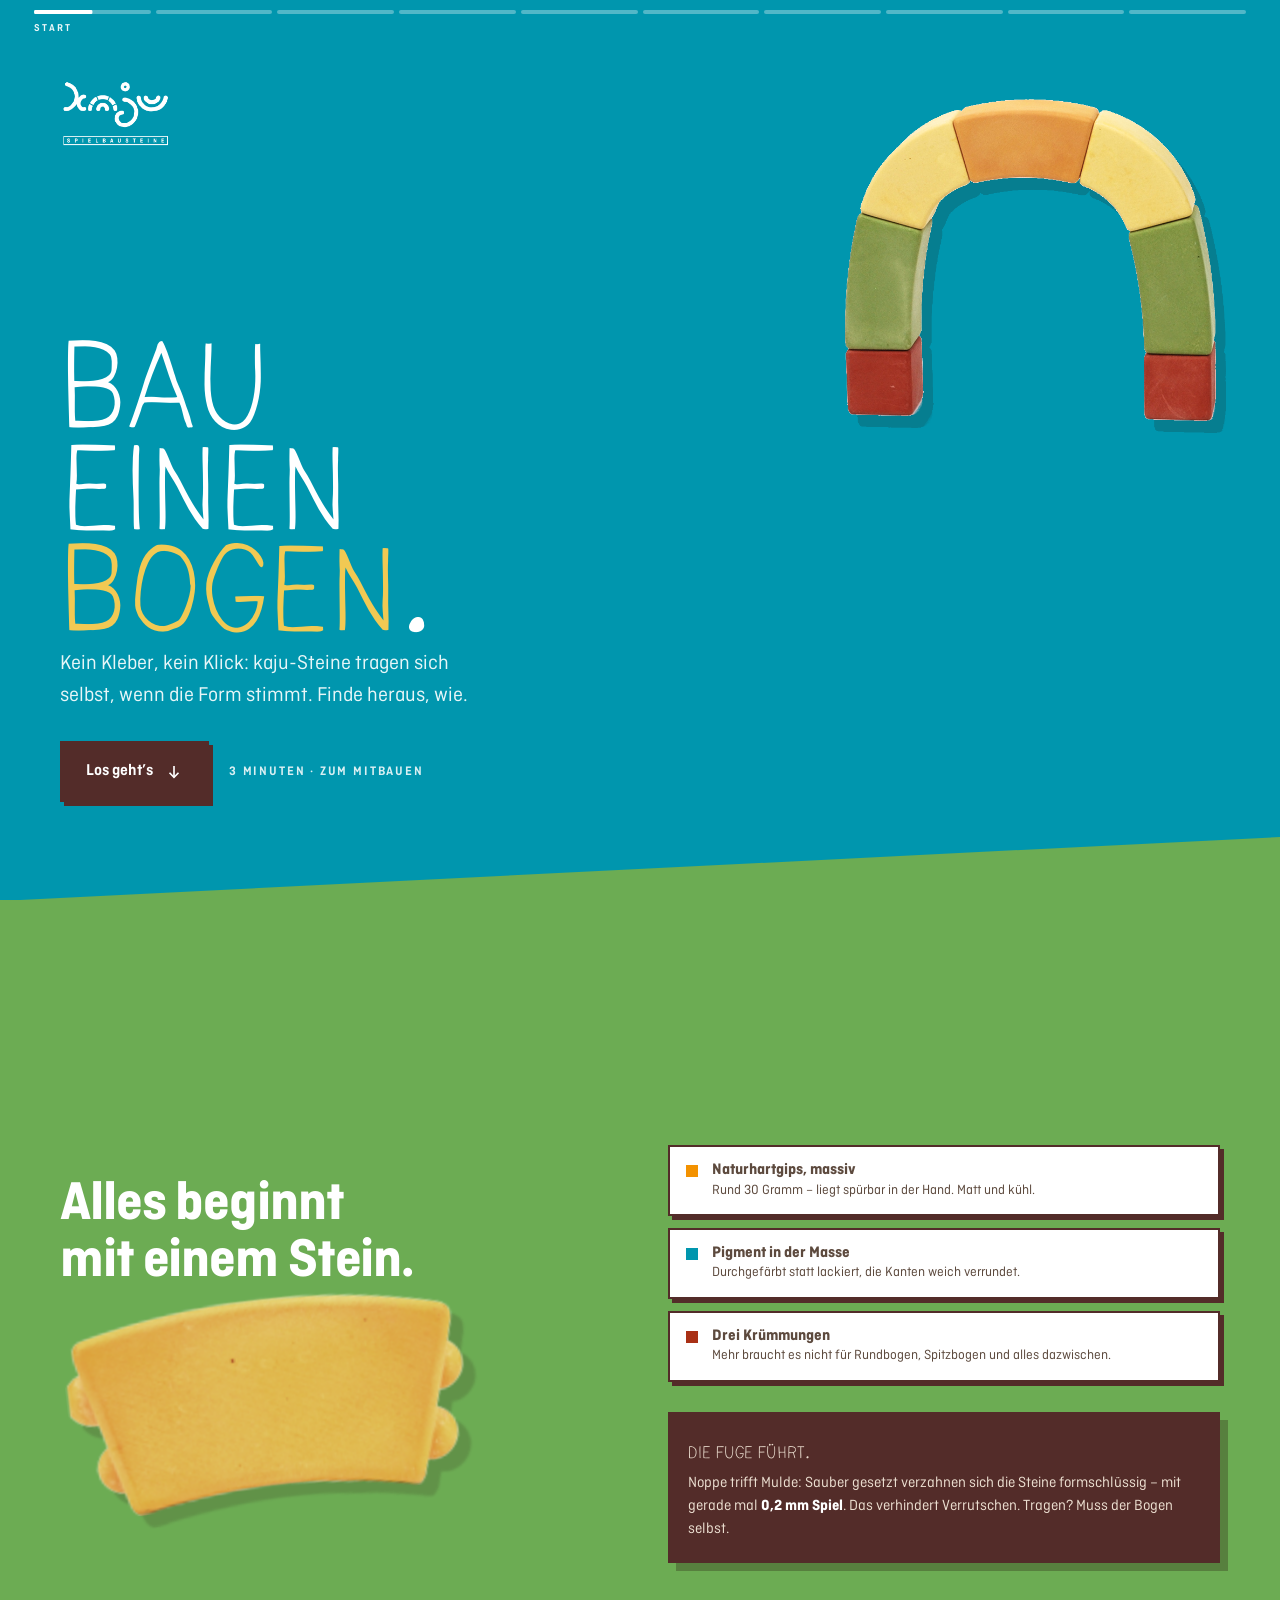
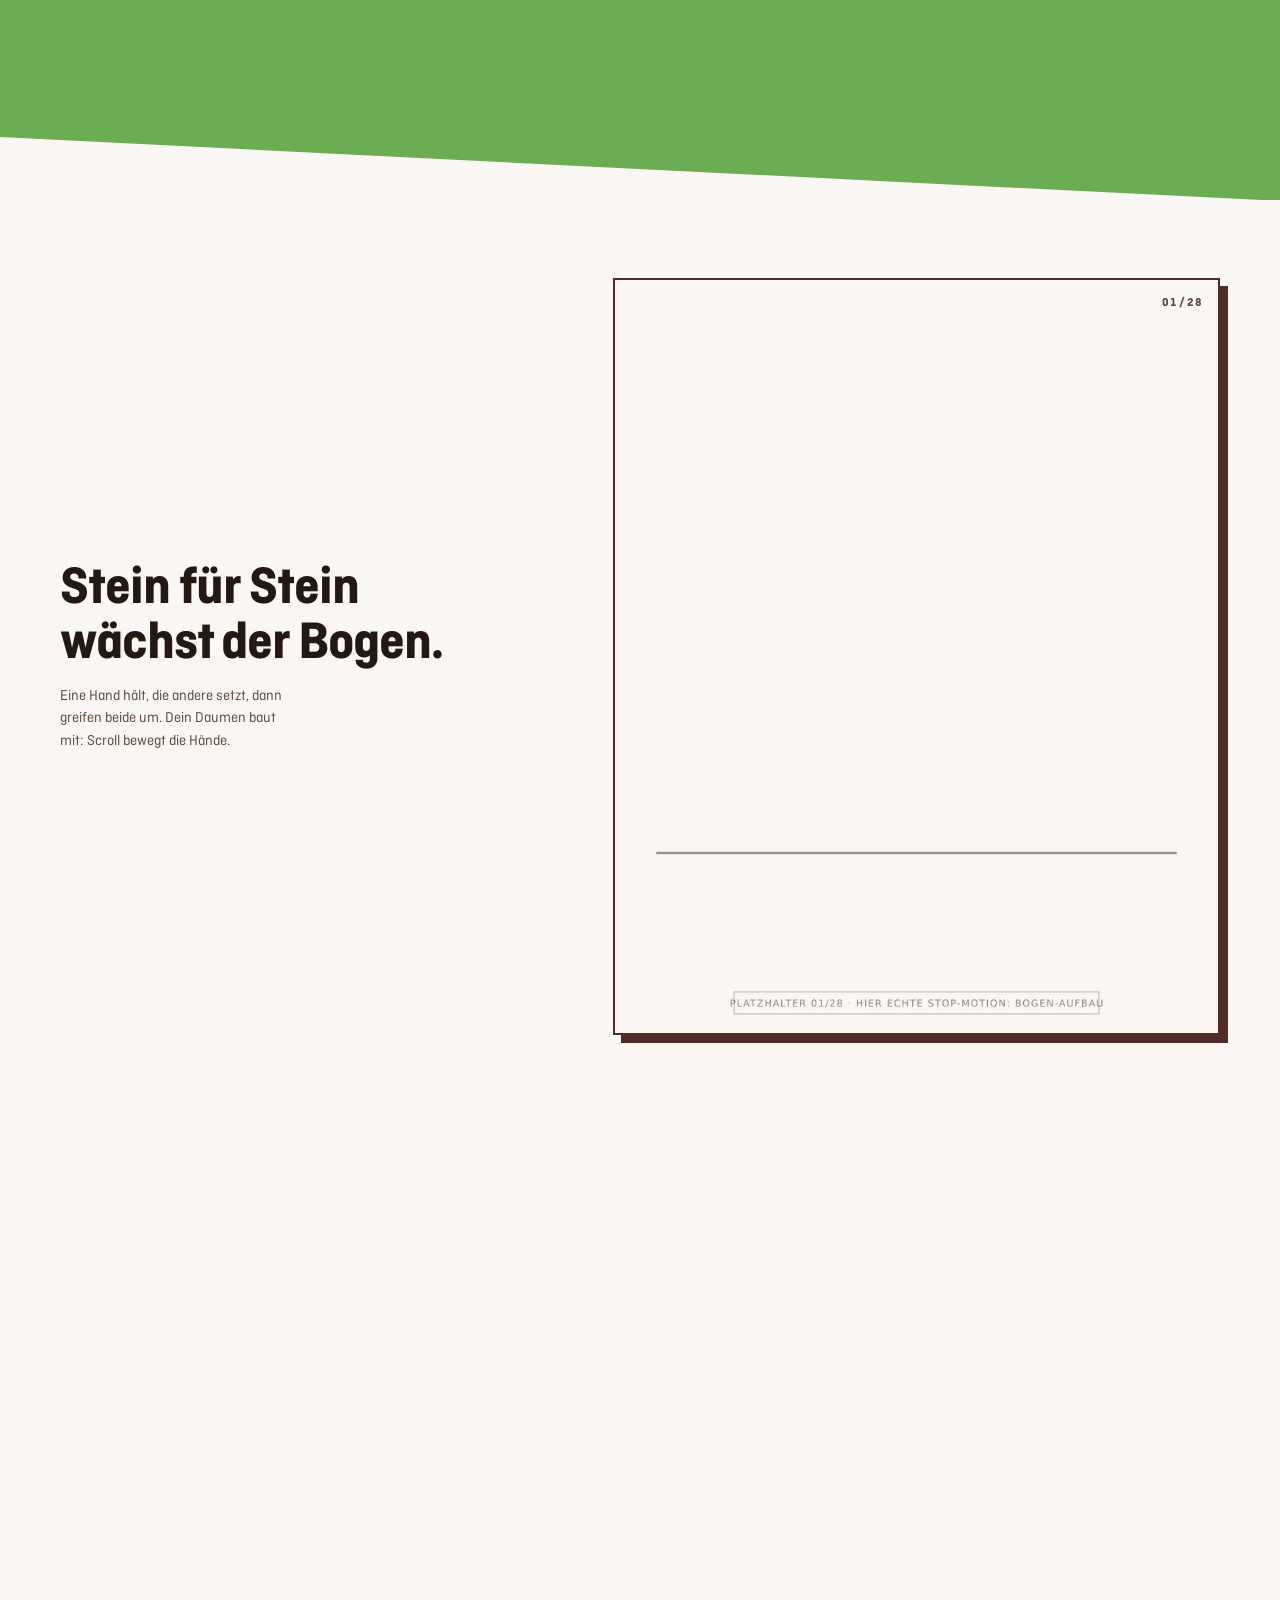
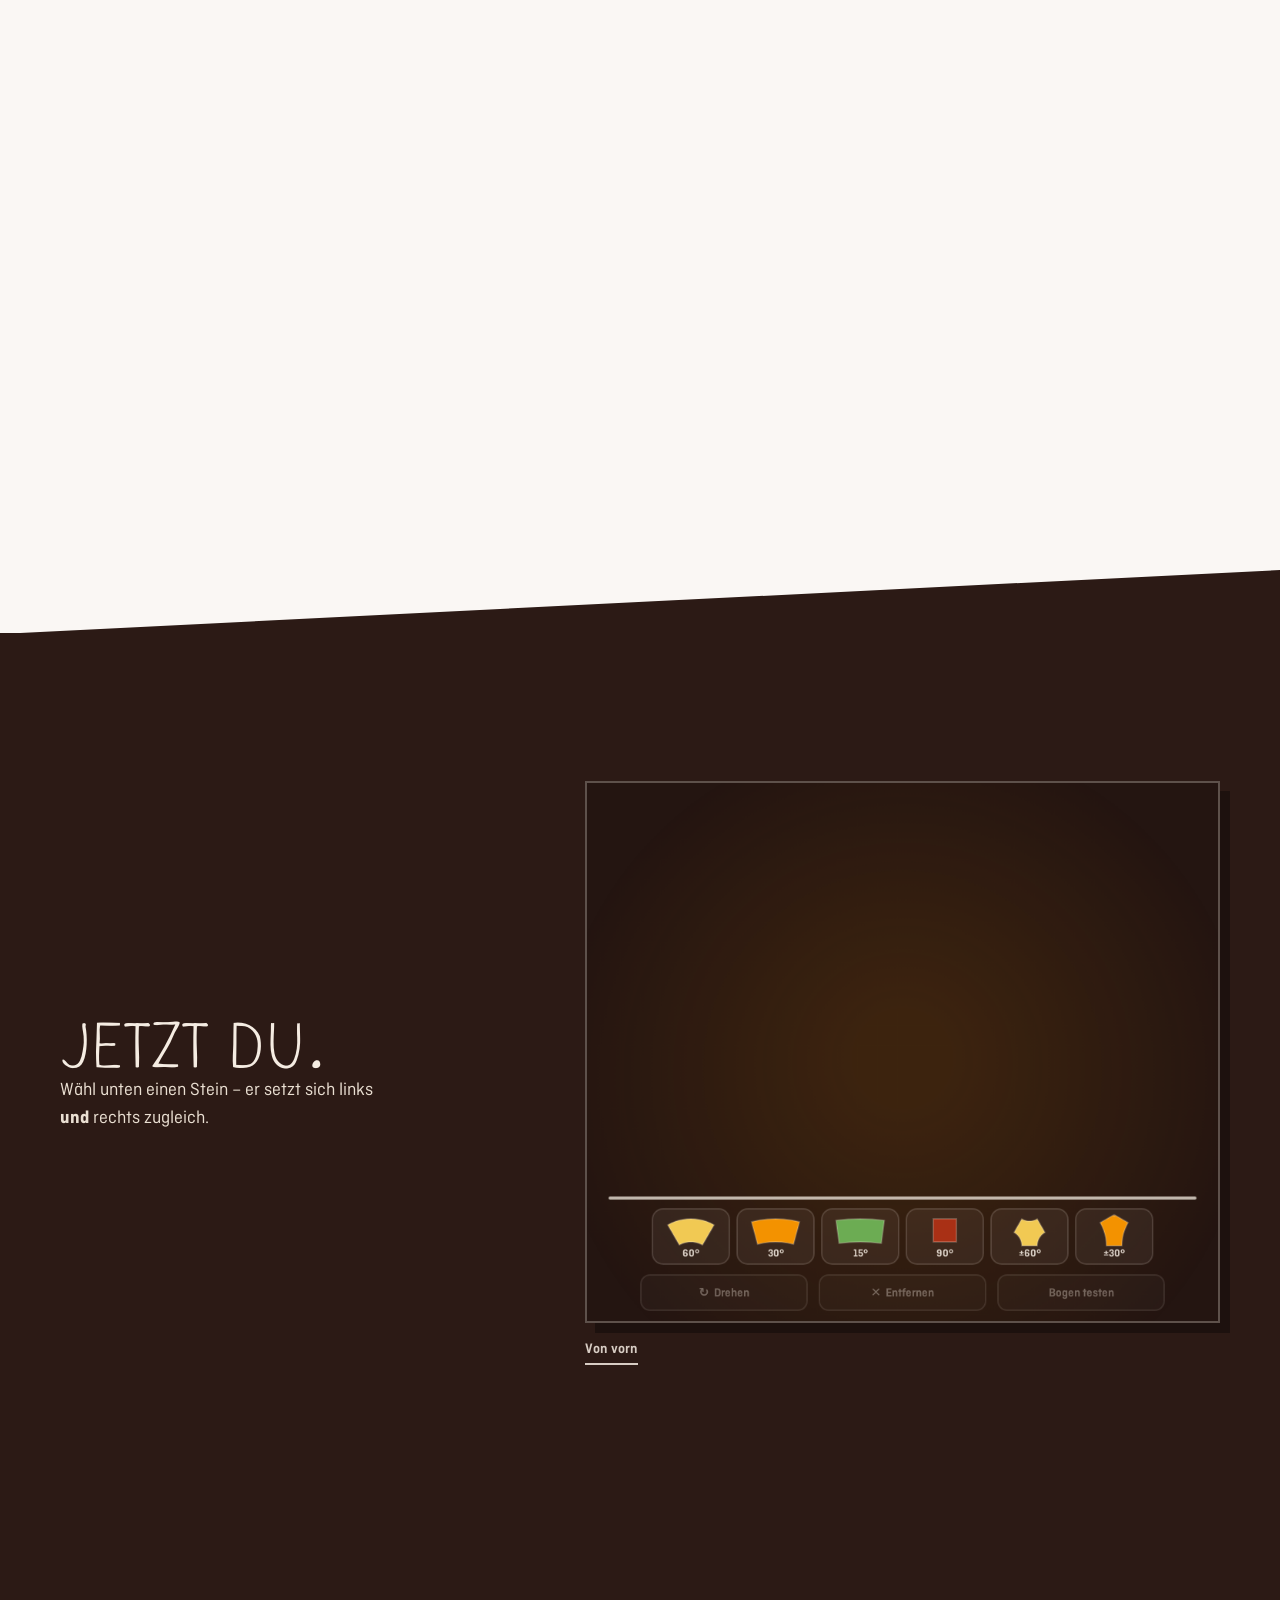
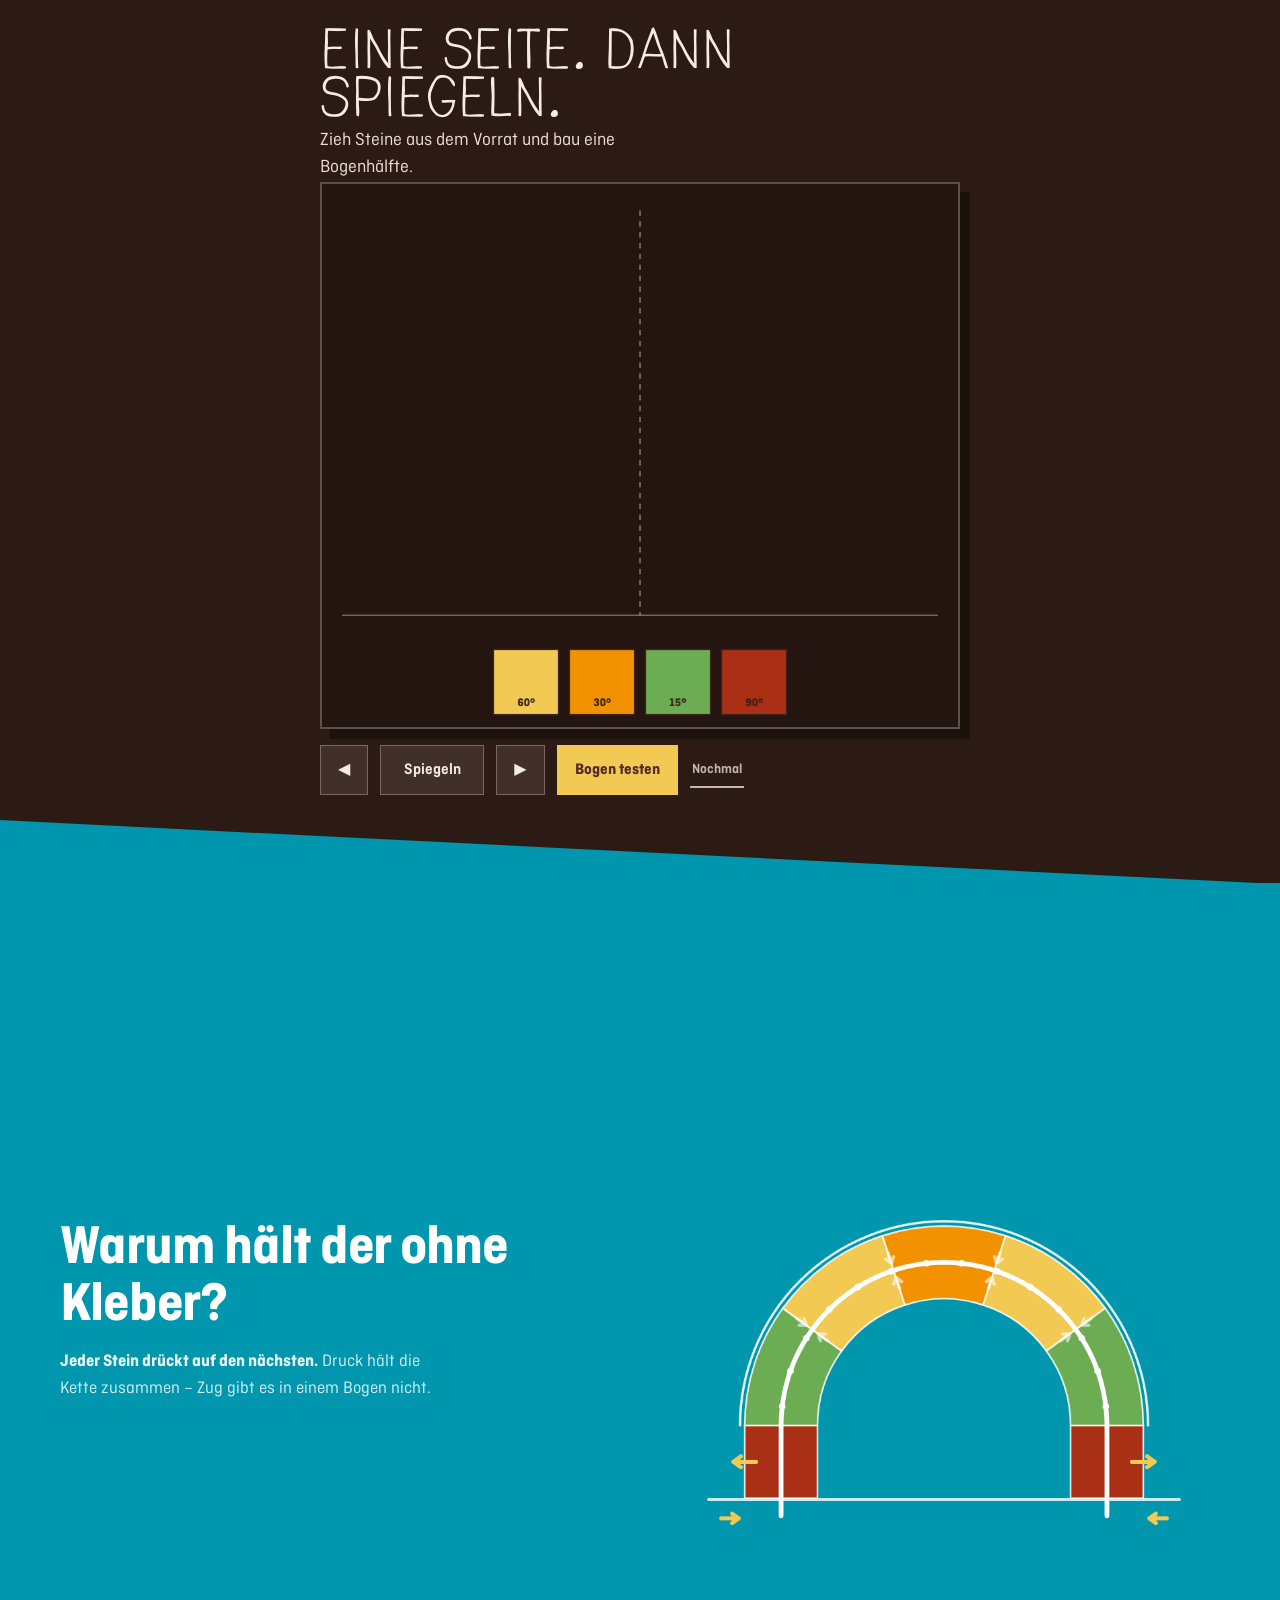
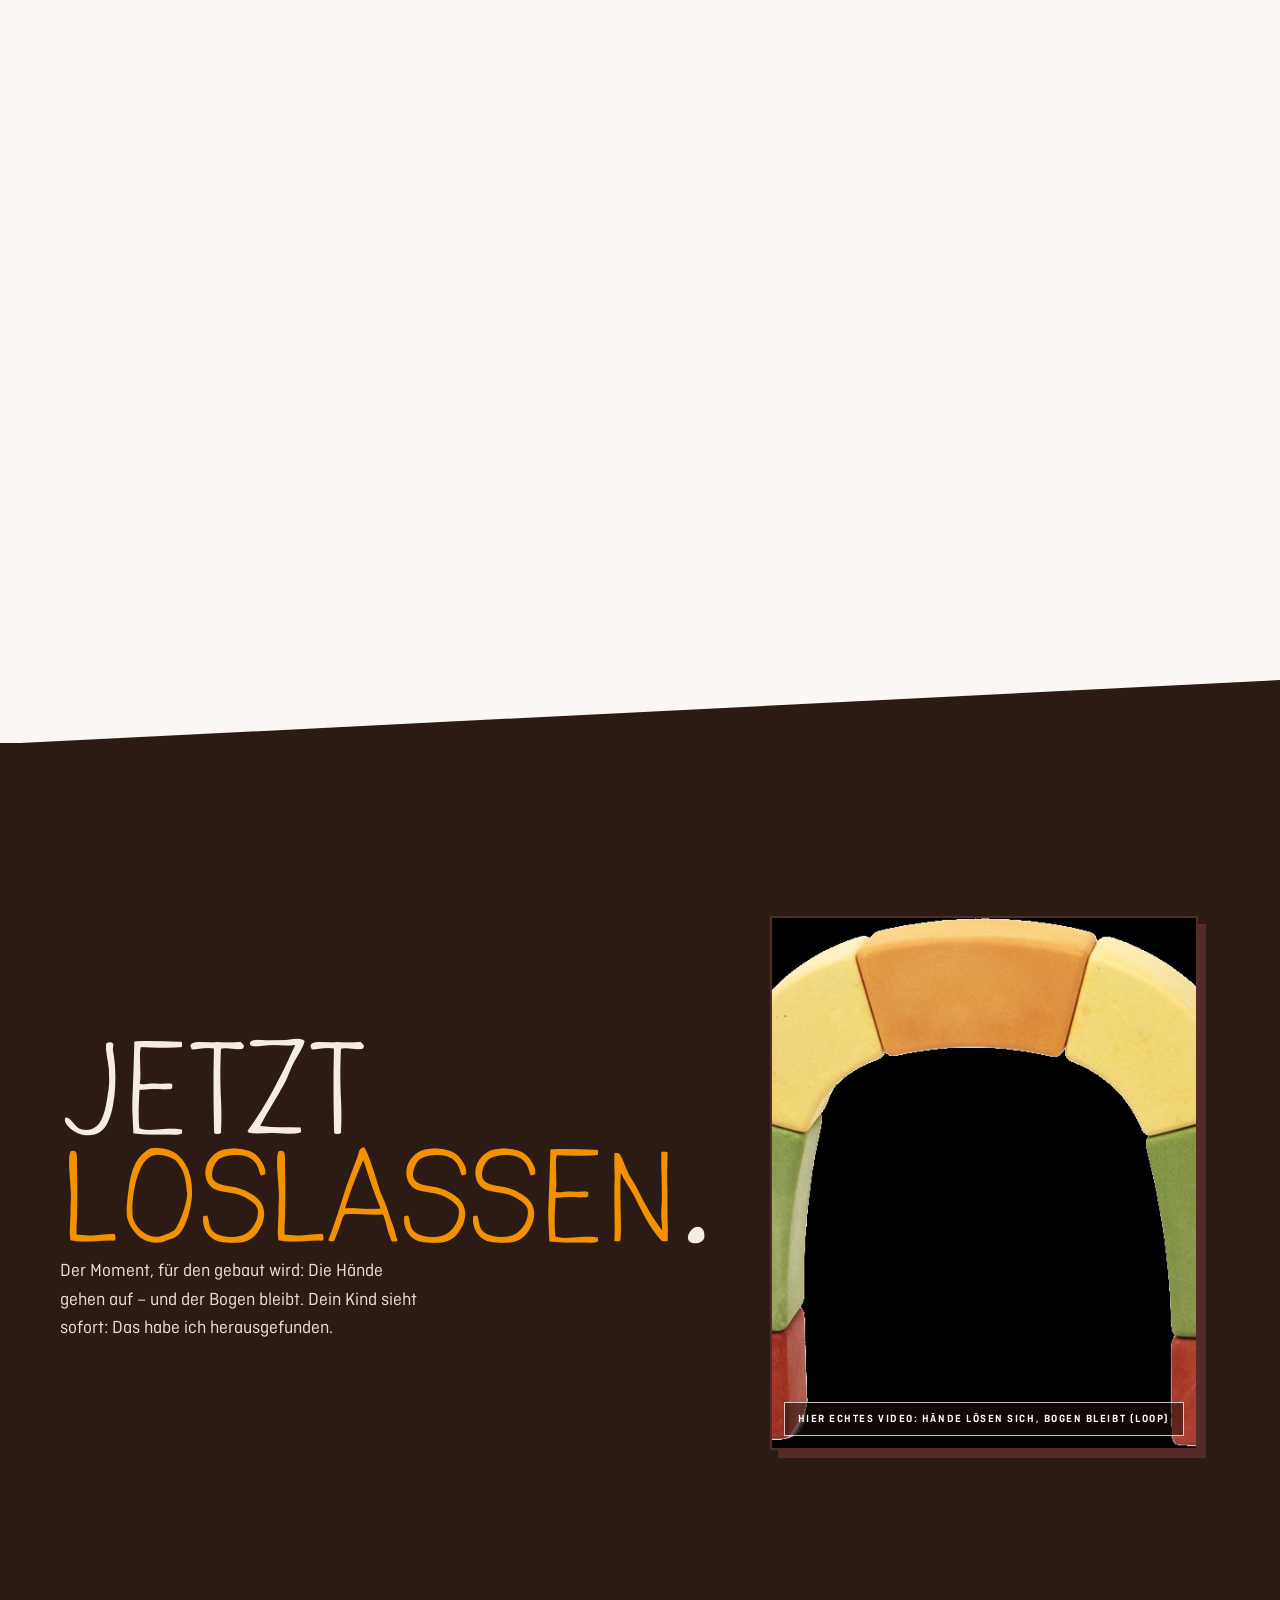
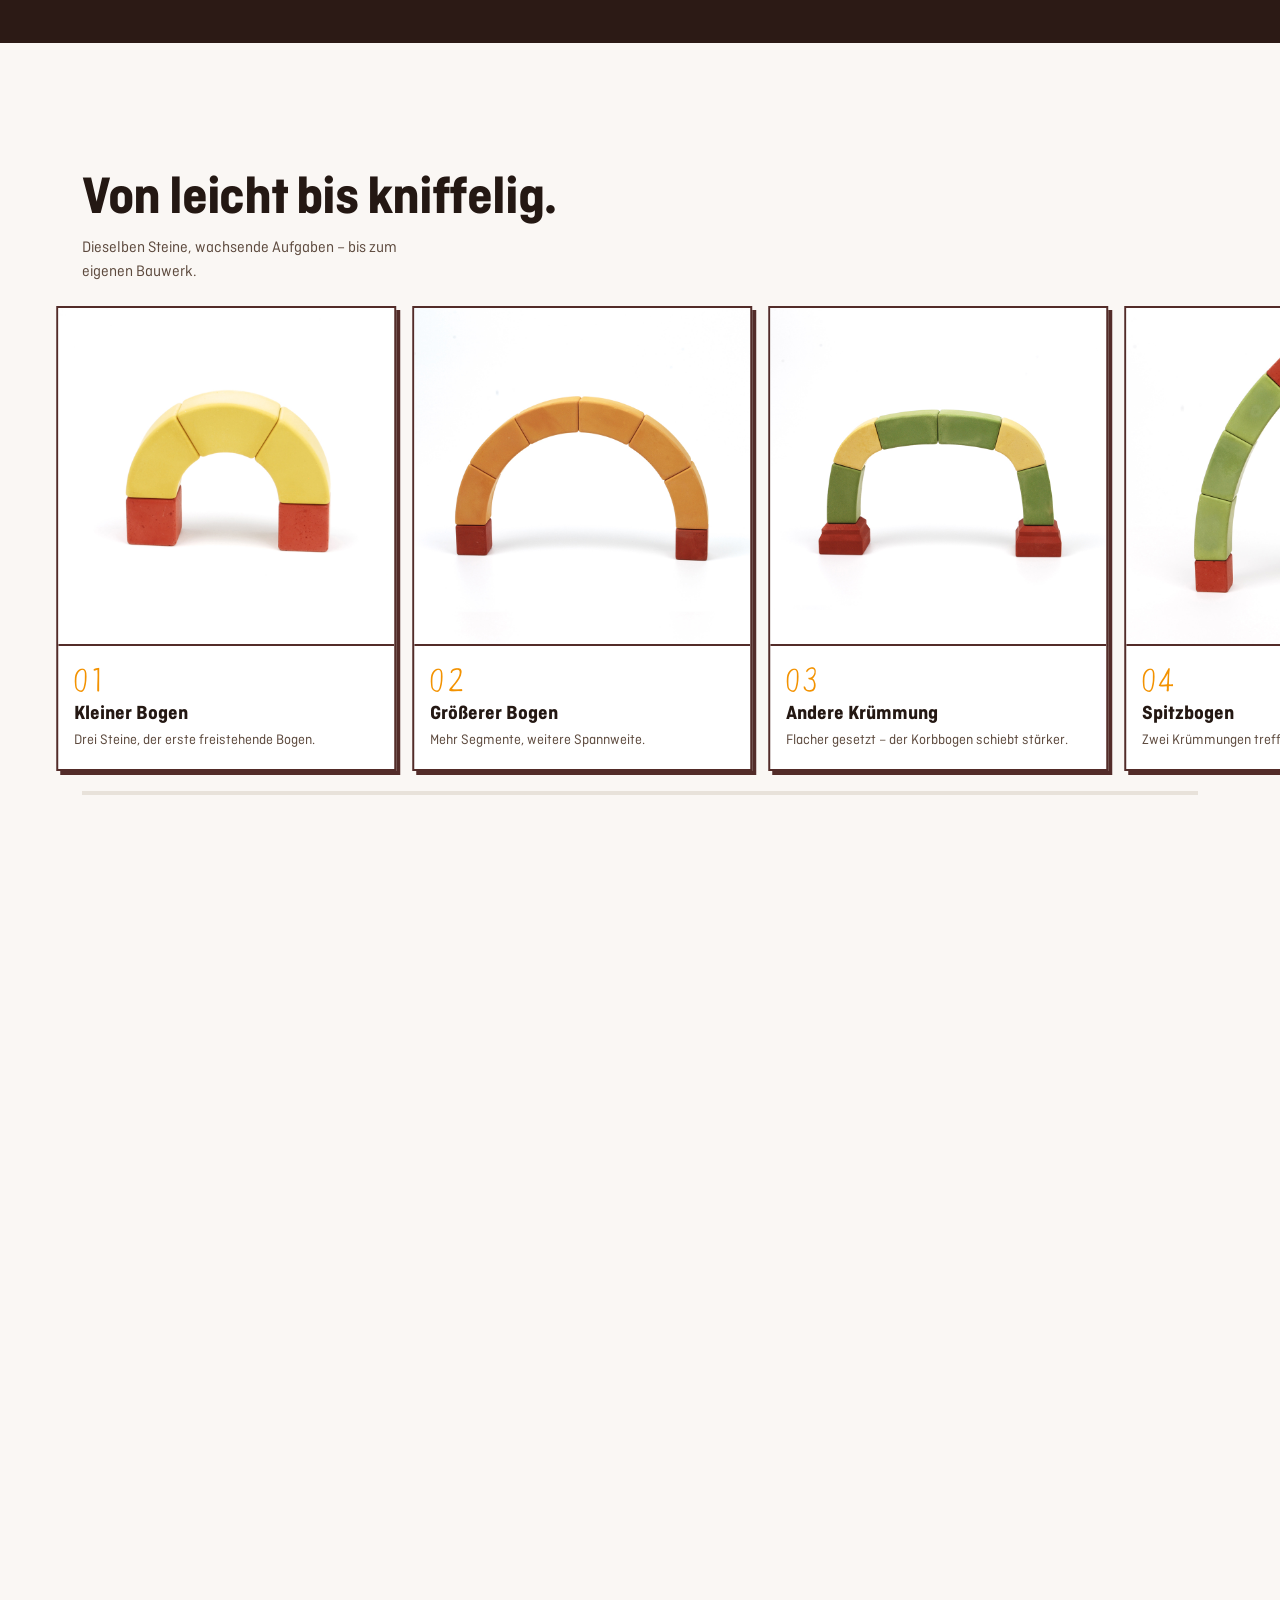
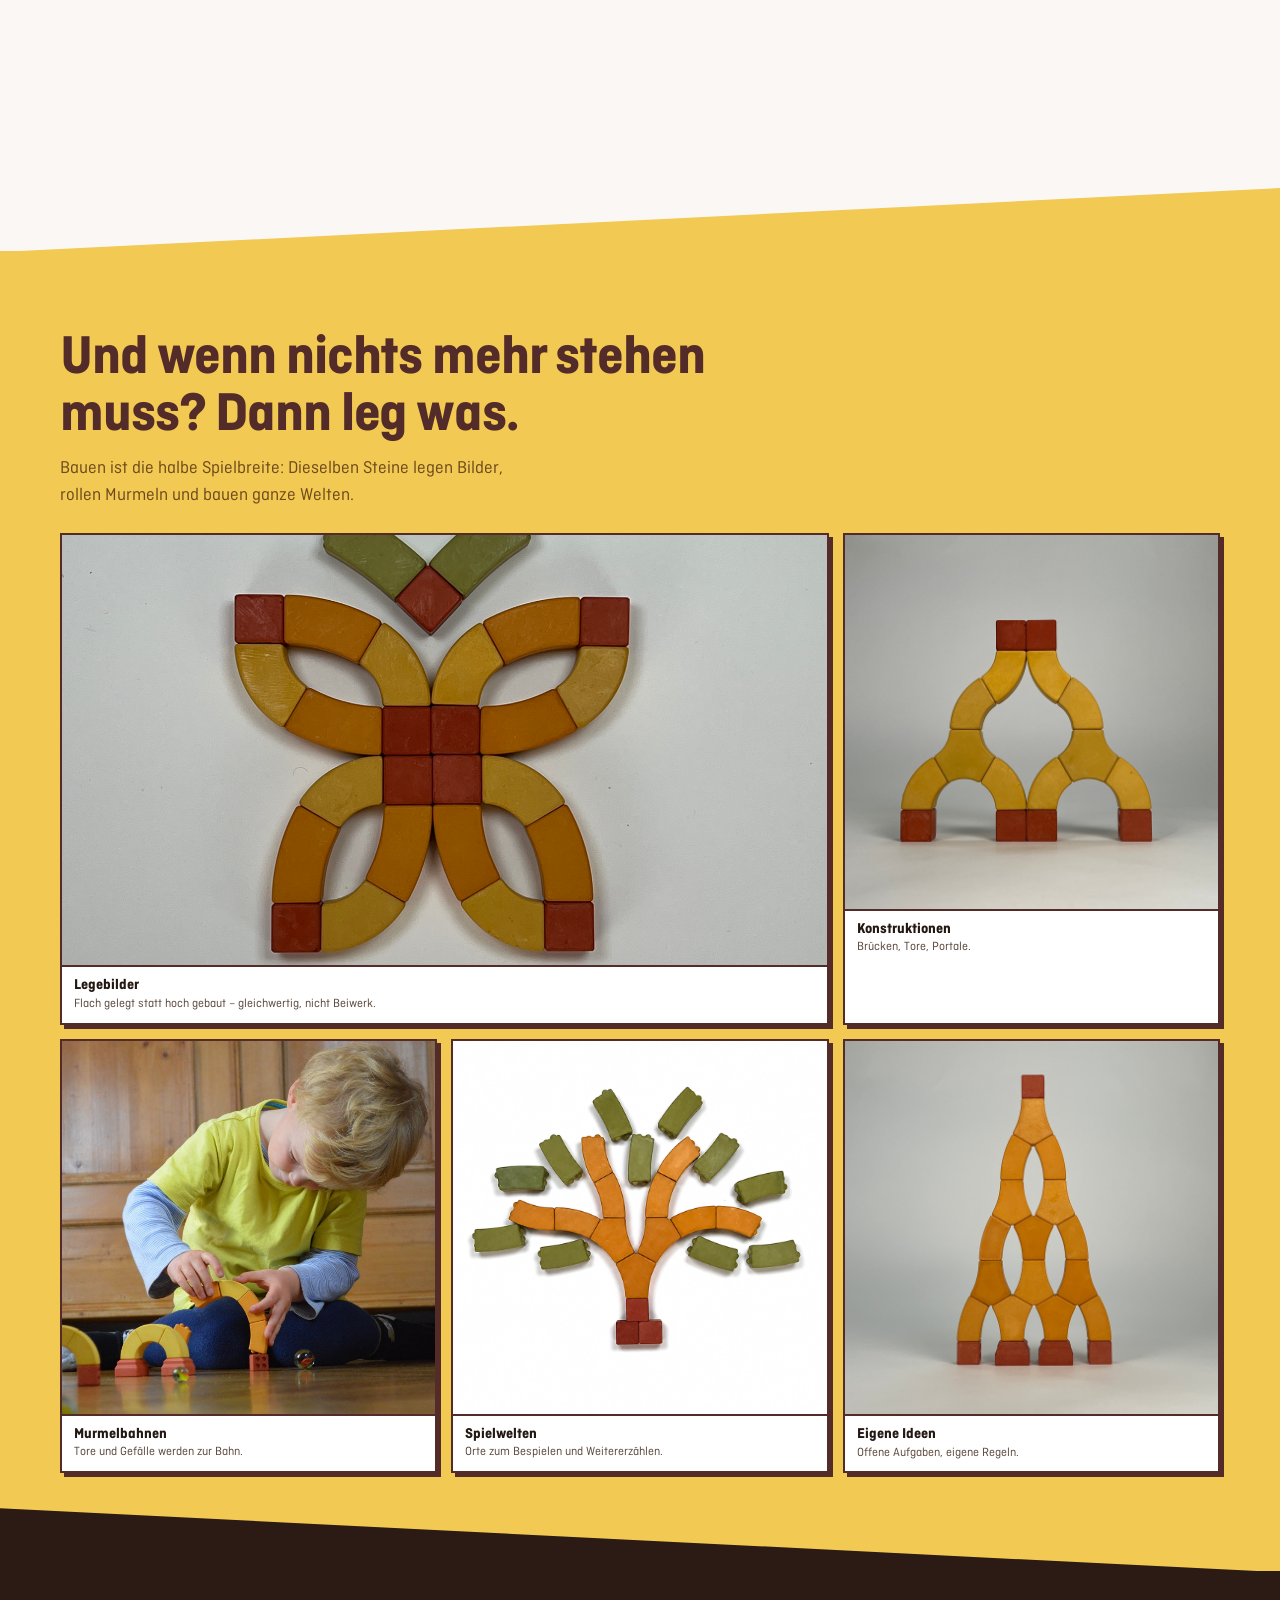
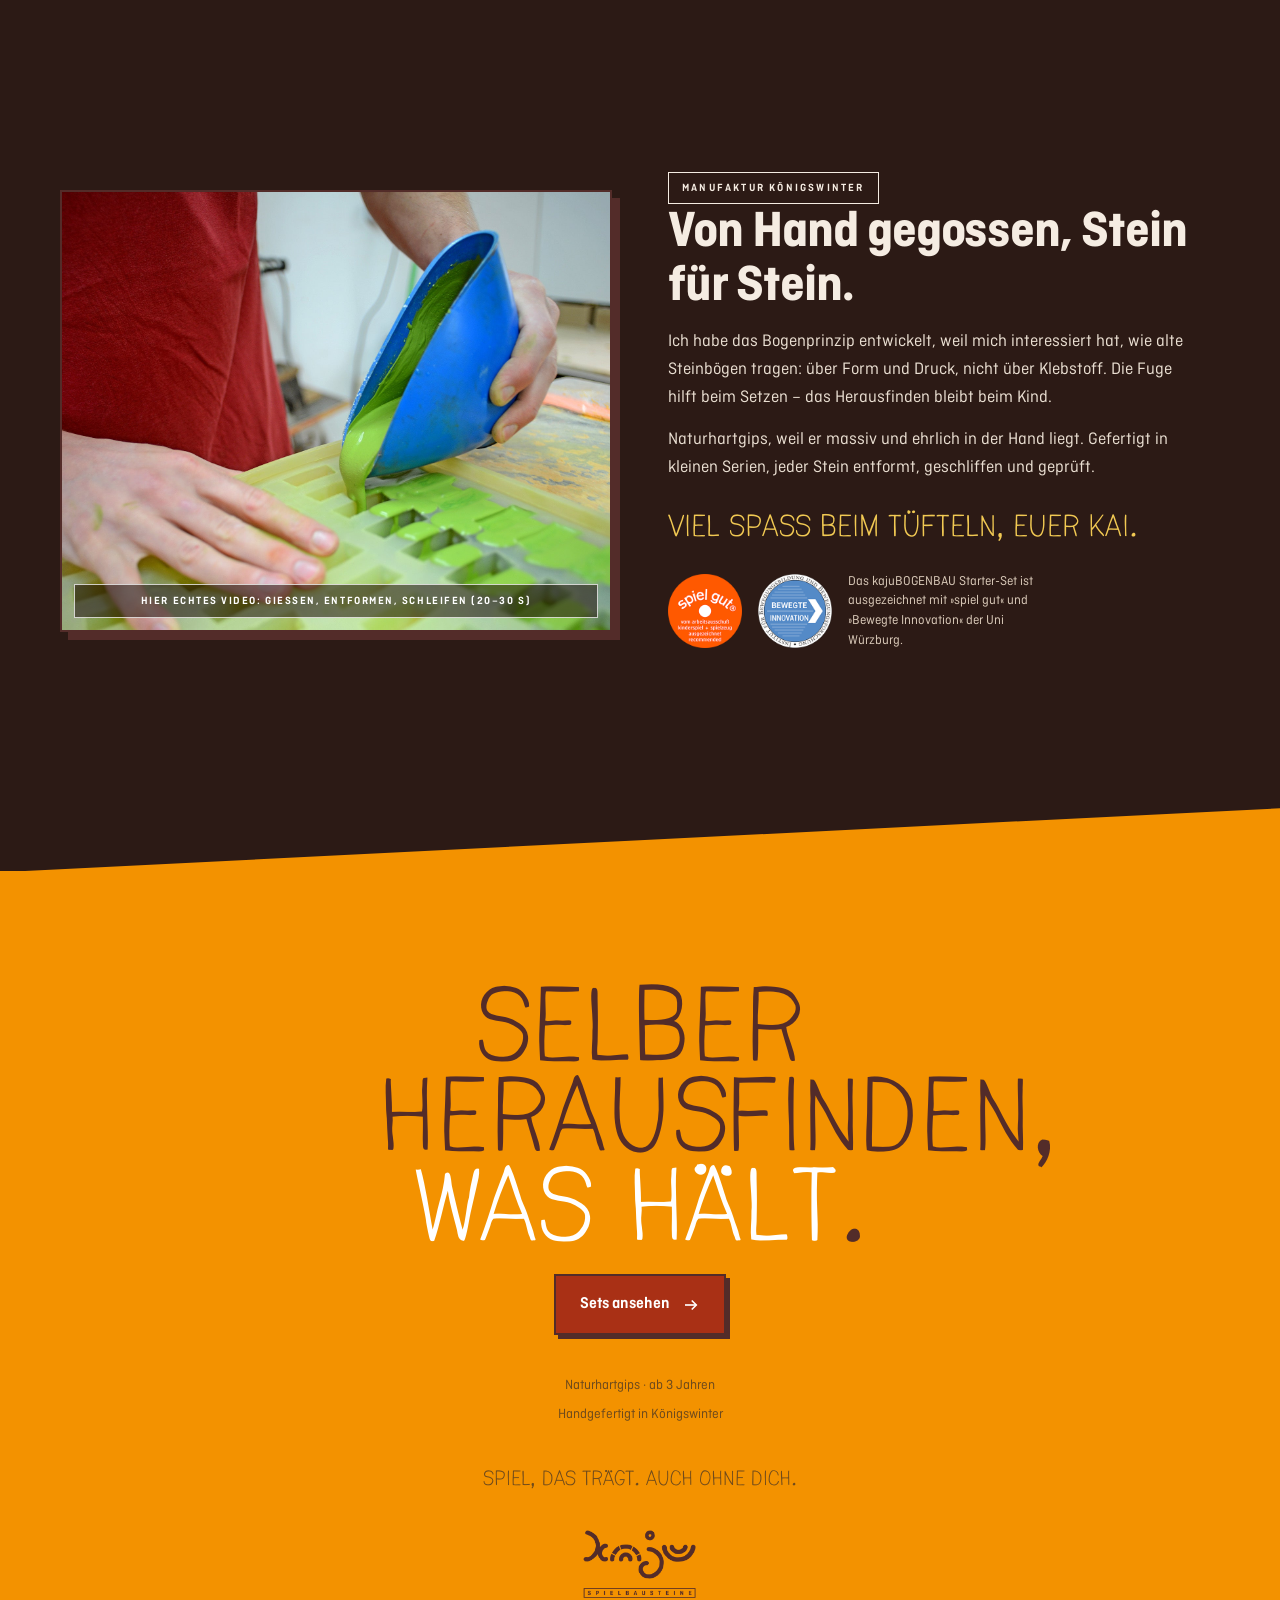
==== commit 11309914: "feat(bauprobe2): variant 2 - one-sided drag build + movable mirror axis (MVP) Second Bauprobe below " ====
--- a/kaju-erlebnis-nacht/index.html
+++ b/kaju-erlebnis-nacht/index.html
@@ -99,6 +99,28 @@
   </div>
 </section>
 
+<!-- ============ CH 3b · BAUPROBE 2 · one-sided build + movable mirror axis ============ -->
+<section class="bauprobe bauprobe2 ch--dunkel" id="k3b">
+  <div class="bauprobe2__inner">
+    <div class="bauprobe__head">
+      <h2 class="savu">Eine Seite. Dann spiegeln.</h2>
+      <p class="bauprobe__task" id="bp2-task">Zieh Steine aus dem Vorrat und bau eine Bogenh&auml;lfte.</p>
+    </div>
+    <div class="bauprobe__stage" id="bp2-stage">
+      <canvas class="bauprobe__canvas" id="bp2-canvas" width="820" height="700" aria-label="Bauprobe Variante 2: eine H&auml;lfte bauen, Spiegelachse verschieben, spiegeln"></canvas>
+      <div class="bauprobe__verdict"><span id="bp2-verdict"></span></div>
+    </div>
+    <div class="bauprobe__controls bauprobe2__controls">
+      <button class="bp2-btn" id="bp2-axis-left" aria-label="Spiegelachse nach links">&#9664;</button>
+      <button class="bp2-btn bp2-btn--wide" id="bp2-mirror">Spiegeln</button>
+      <button class="bp2-btn" id="bp2-axis-right" aria-label="Spiegelachse nach rechts">&#9654;</button>
+      <button class="bp2-btn bp2-btn--go" id="bp2-test">Bogen testen</button>
+      <button class="bp2-btn bp2-btn--reset" id="bp2-reset">Nochmal</button>
+    </div>
+    <div class="bauprobe__tip" id="bp2-tip"></div>
+  </div>
+</section>
+
 <!-- ============ CH 4 · DIE KRAFT · scrubbed force flow ============ -->
 <section class="chapter kraft ch--tuerkis cutr" id="k4" data-bar="light" data-title="Die Kraft">
   <div class="chapter__inner kraft__grid">
@@ -224,6 +246,7 @@
 <script src="vendor/ScrollTrigger.min.js"></script>
 <script src="js/sequencer.js"></script>
 <script src="js/bauprobe.js"></script>
+<script src="js/bauprobe2.js"></script>
 <script src="js/kraft.js"></script>
 <script src="js/erlebnis.js"></script>
 </body>
--- a/kaju-erlebnis-nacht/css/erlebnis.css
+++ b/kaju-erlebnis-nacht/css/erlebnis.css
@@ -259,6 +259,25 @@
 .bauprobe__tip b{color:#fff}
 
 /* ==========================================================================
+   CH 3b · BAUPROBE 2  (one-sided build + movable mirror axis)
+   ========================================================================== */
+.bauprobe2{background:#2c1a15;padding:clamp(44px,9vw,88px) clamp(18px,5vw,56px)}
+.bauprobe2__inner{max-width:640px;margin:0 auto}
+.bauprobe2 h2{font-size:clamp(30px,8vw,52px);color:#f5ece2}
+.bauprobe2__controls{margin-top:16px}
+.bp2-btn{
+  background:rgba(245,236,226,.1);color:#f5ece2;font-weight:600;font-size:16px;
+  padding:12px 17px;border:1.5px solid rgba(245,236,226,.3);cursor:pointer;
+  user-select:none;-webkit-user-select:none;touch-action:manipulation;
+  transition:background .15s,transform .1s;
+}
+.bp2-btn:active{transform:translateY(1px)}
+.bp2-btn:disabled{opacity:.35;cursor:default}
+.bp2-btn--wide{min-width:104px}
+.bp2-btn--go{background:var(--gelb);color:var(--braun);border-color:var(--gelb);font-weight:700}
+.bp2-btn--reset{background:none;border:none;border-bottom:2px solid currentColor;padding:6px 2px;opacity:.75;font-size:14px}
+
+/* ==========================================================================
    CH 4 · KRAFT  (why it stands - scrubbed force flow)
    ========================================================================== */
 .kraft h2{font-size:clamp(32px,8.8vw,56px);font-weight:700;letter-spacing:-.02em;line-height:1.02;max-width:24ch}
